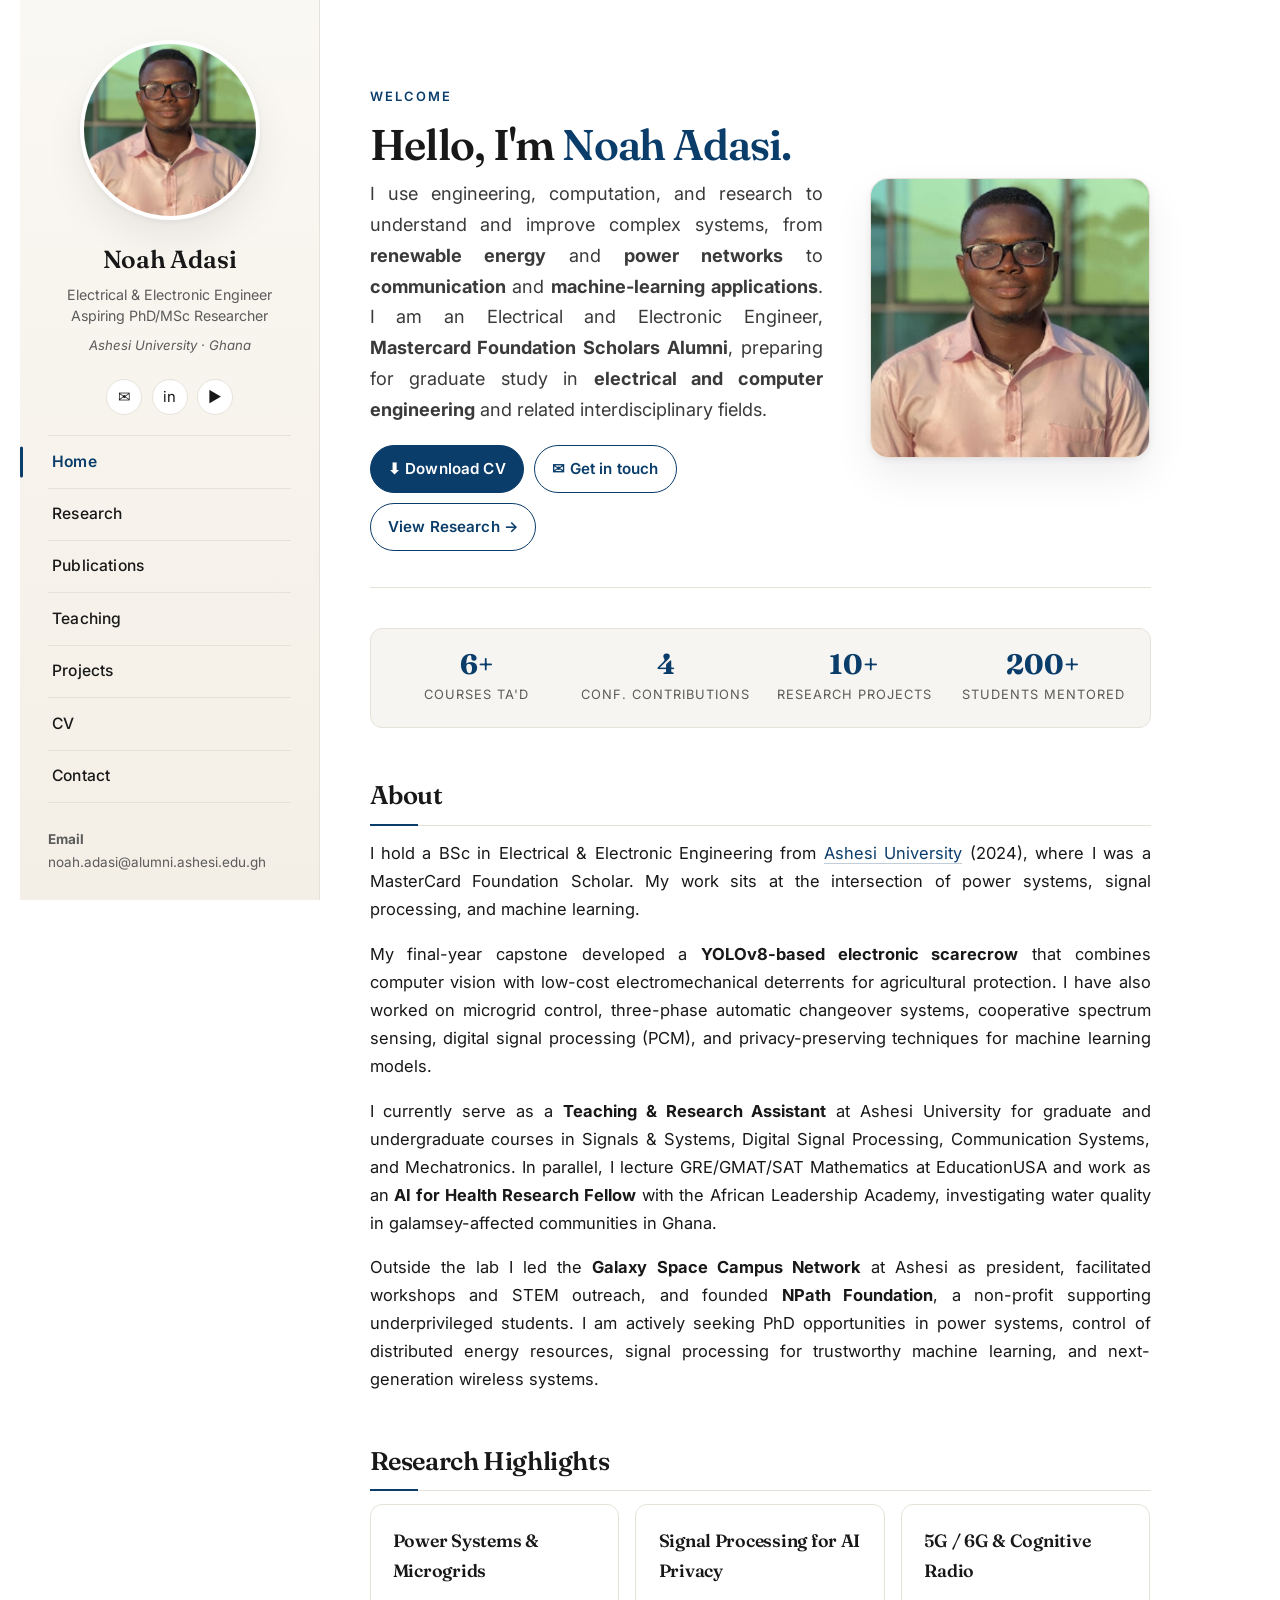
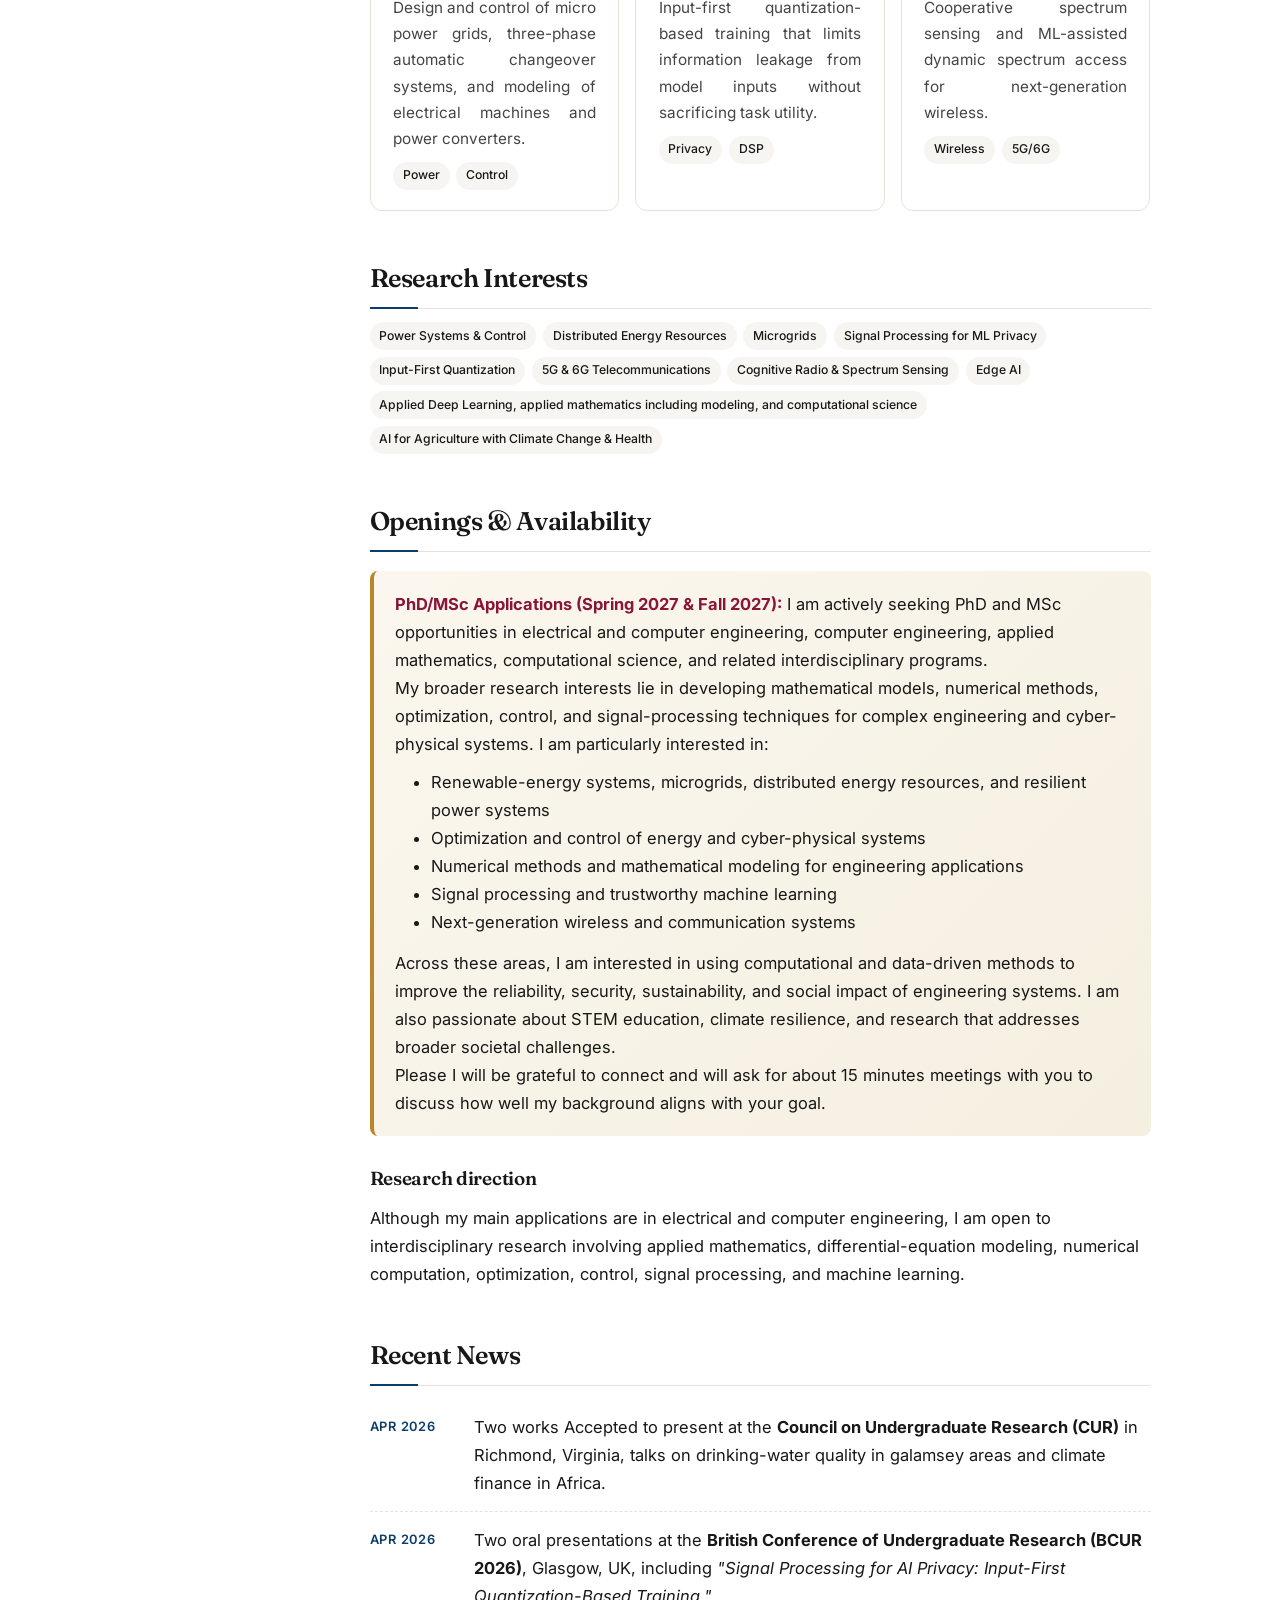
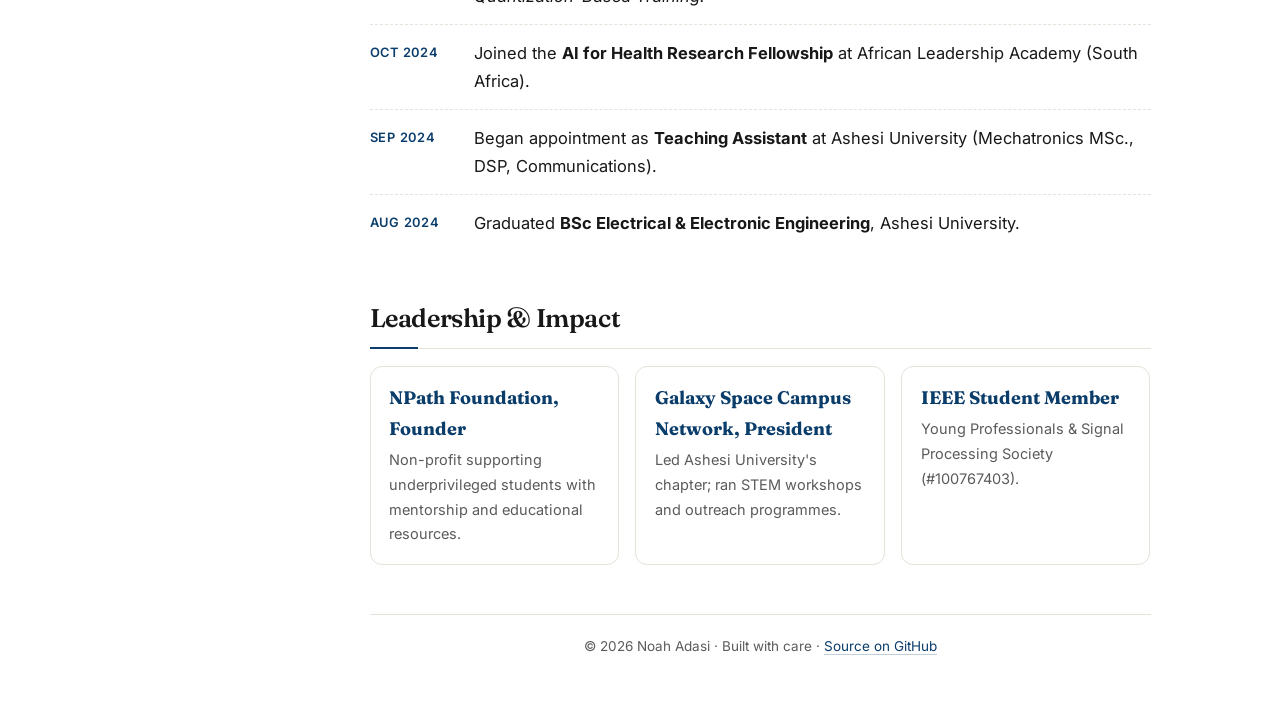
==== index.html @ 354fbfe0 "Remove extra line break in index.html Removed extra line break in the content section." ====
<!DOCTYPE html>
<html lang="en">
<head>
<meta charset="UTF-8">
<meta name="viewport" content="width=device-width, initial-scale=1">
<title>Noah Adasi - Engineer · Researcher · Educator</title>
<meta name="description" content="Noah Adasi, Electrical & Electronic Engineer, MasterCard Foundation Scholar, and aspiring PhD/MSc researcher in signal processing, 5G/6G, and privacy-preserving AI.">
<meta name="author" content="Noah Adasi">
<meta property="og:title" content="Noah Adasi, Engineer · Researcher · Educator">
<meta property="og:description" content="Signal processing, 5G/6G, and privacy-preserving AI. Teaching, research, and social impact from Ghana.">
<meta property="og:type" content="website">
<link rel="preconnect" href="https://fonts.googleapis.com">
<link rel="preconnect" href="https://fonts.gstatic.com" crossorigin>
<link href="https://fonts.googleapis.com/css2?family=Fraunces:opsz,wght@9..144,400;9..144,600;9..144,700&family=Inter:wght@400;500;600;700&display=swap" rel="stylesheet">
<link rel="stylesheet" href="styles.css">
</head>
<body>
<div class="layout">
<!-- ====== SIDEBAR (keep in sync with _sidebar.html on every page) ====== -->
<aside class="sidebar" id="sidebar">
  <img class="avatar" src="assets/profile.jpg" alt="Noah Adasi" onerror="this.style.background='#dcd6cf';this.removeAttribute('src')">
  <div class="namecard">
    <div class="name">Noah Adasi</div>
    <div class="title">Electrical &amp; Electronic Engineer<br>Aspiring PhD/MSc Researcher</div>
    <div class="affil">Ashesi University · Ghana</div>
  </div>
  <div class="socials">
    <a href="mailto:noah.adasi@alumni.ashesi.edu.gh" title="Email">✉</a>
    <a href="https://www.linkedin.com/in/noah-adasi" target="_blank" rel="noopener" title="LinkedIn">in</a>
    <a href="https://www.youtube.com/@knowledge_centre" target="_blank" rel="noopener" title="YouTube">▶</a>
    <!-- <a href="https://scholar.google.com/citations?user=YOUR_ID" target="_blank" title="Google Scholar">GS</a> -->
    <!-- <a href="https://github.com/ADASINOAH" target="_blank" title="GitHub">GH</a> -->
    <!-- <a href="https://orcid.org/0000-0000-0000-0000" target="_blank" title="ORCID">iD</a> -->
  </div>
  <ul class="nav">
    <li><a href="index.html" data-page="index">Home</a></li>
    <li><a href="research.html" data-page="research">Research</a></li>
    <li><a href="publications.html" data-page="publications">Publications</a></li>
    <li><a href="teaching.html" data-page="teaching">Teaching</a></li>
    <li><a href="projects.html" data-page="projects">Projects</a></li>
    <li><a href="cv.html" data-page="cv">CV</a></li>
    <li><a href="contact.html" data-page="contact">Contact</a></li>
  </ul>
  <div class="contact-block">
    <strong>Email</strong><br>
    <a href="mailto:noah.adasi@alumni.ashesi.edu.gh">noah.adasi@alumni.ashesi.edu.gh</a><br><br>
    <strong>Office</strong><br>
    Ashesi University<br>1 University Avenue,<br>Berekuso, Ghana
  </div>
</aside>
<button class="menu-toggle" onclick="document.getElementById('sidebar').classList.toggle('open')">☰ Menu</button>
<!-- ====== MAIN CONTENT ====== -->
<main class="content">
  <!-- HERO -->
  <section class="hero reveal">
    <div>
      <div class="eyebrow">Welcome</div>
      <h1>Hello, I'm <span class="accent">Noah Adasi.</span></h1>
      <p class="lead">
        I use engineering, computation, and research to understand and improve complex systems, from <strong>renewable energy</strong> and <strong>power networks</strong> to <strong>communication</strong> and <strong>machine-learning applications</strong>. I am an Electrical and Electronic Engineer, <strong>Mastercard Foundation Scholars Alumni</strong>, preparing for graduate study in <strong>electrical and computer engineering</strong> and related interdisciplinary fields.
      </p>
      <div class="cta-row">
        <a class="btn" href="assets/Noah_Adasi_CV.pdf" target="_blank">⬇ Download CV</a>
        <a class="btn ghost" href="mailto:noah.adasi@alumni.ashesi.edu.gh">✉ Get in touch</a>
        <a class="btn ghost" href="research.html">View Research →</a>
      </div>
    </div>
    <img class="hero-photo" src="assets/profile.jpg" alt="Portrait of Noah Adasi"
         onerror="this.style.background='linear-gradient(135deg,#e6e0d3,#cdbfa5)';this.removeAttribute('src')">
  </section>
  <!-- STATS -->
  <section class="stats reveal" aria-label="At a glance">
    <div class="stat"><span class="num">6+</span><span class="lbl">Courses TA'd</span></div>
    <div class="stat"><span class="num">4</span><span class="lbl">Conf. Contributions</span></div>
    <div class="stat"><span class="num">10+</span><span class="lbl">Research Projects</span></div>
    <div class="stat"><span class="num">200+</span><span class="lbl">Students Mentored</span></div>
  </section>
  <!-- BIO -->
  <section class="section reveal">
    <h2>About</h2>
    <p>
      I hold a BSc in Electrical &amp; Electronic Engineering from
      <a href="https://ashesi.edu.gh/" target="_blank" rel="noopener">Ashesi University</a> (2024),
      where I was a MasterCard Foundation Scholar. My work sits at the intersection of power systems,
      signal processing, and machine learning.
    </p>
    <p>
      My final-year capstone developed a <strong>YOLOv8-based electronic scarecrow</strong> that combines
      computer vision with low-cost electromechanical deterrents for agricultural protection. I have also
      worked on microgrid control, three-phase automatic changeover systems, cooperative spectrum sensing,
      digital signal processing (PCM), and privacy-preserving techniques for machine learning models.
    </p>
    <p>
      I currently serve as a <strong>Teaching &amp; Research Assistant</strong> at Ashesi University for
      graduate and undergraduate courses in Signals &amp; Systems, Digital Signal Processing, Communication
      Systems, and Mechatronics. In parallel, I lecture GRE/GMAT/SAT Mathematics at EducationUSA and work
      as an <strong>AI for Health Research Fellow</strong> with the African Leadership Academy, investigating
      water quality in galamsey-affected communities in Ghana.
    </p>
    <p>
      Outside the lab I led the <strong>Galaxy Space Campus Network</strong> at Ashesi as president,
      facilitated workshops and STEM outreach, and founded <strong>NPath Foundation</strong>, a non-profit
      supporting underprivileged students. I am actively seeking PhD opportunities in power systems,
      control of distributed energy resources, signal processing for trustworthy machine learning, and
      next-generation wireless systems.
    </p>
  </section>
  <!-- RESEARCH HIGHLIGHTS -->
  <section class="section reveal">
    <h2>Research Highlights</h2>
    <div class="grid-3">
      <div class="card">
        <h3>Power Systems &amp; Microgrids</h3>
        <p>Design and control of micro power grids, three-phase automatic changeover systems, and modeling of electrical machines and power converters.</p>
        <div class="tag-row"><span>Power</span><span>Control</span></div>
      </div>
      <div class="card">
        <h3>Signal Processing for AI Privacy</h3>
        <p>Input-first quantization-based training that limits information leakage from model inputs without sacrificing task utility.</p>
        <div class="tag-row"><span>Privacy</span><span>DSP</span></div>
      </div>
      <div class="card">
        <h3>5G / 6G &amp; Cognitive Radio</h3>
        <p>Cooperative spectrum sensing and ML-assisted dynamic spectrum access for next-generation wireless.</p>
        <div class="tag-row"><span>Wireless</span><span>5G/6G</span></div>
      </div>
    </div>
  </section>
  <!-- INTERESTS -->
  <section class="section reveal">
    <h2>Research Interests</h2>
    <div class="tag-row">
      <span>Power Systems &amp; Control</span>
      <span>Distributed Energy Resources</span>
      <span>Microgrids</span>
      <span>Signal Processing for ML Privacy</span>
      <span>Input-First Quantization</span>
      <span>5G &amp; 6G Telecommunications</span>
      <span>Cognitive Radio &amp; Spectrum Sensing</span>
      <span>Edge AI</span>
      <span>Applied Deep Learning, applied mathematics including modeling, and computational science</span>
      <span>AI for Agriculture with Climate Change &amp; Health</span>
    </div>
  </section>
  <!-- OPENINGS -->
  <section class="section reveal">
    <h2>Openings &amp; Availability</h2>
    <div class="callout">
    <strong>PhD/MSc Applications (Spring 2027 &amp; Fall 2027):</strong>
    I am actively seeking PhD and MSc opportunities in electrical and computer engineering, 
    computer engineering, applied mathematics, computational science, and related interdisciplinary programs.
    <br>
    My broader research interests lie in developing mathematical models, numerical methods, 
    optimization, control, and signal-processing techniques for complex engineering and cyber-physical systems. 
    I am particularly interested in:
    <ul style="margin: 0.6rem 0 0.8rem 1.2rem; padding-left: 1rem;">
      <li>Renewable-energy systems, microgrids, distributed energy resources, and resilient power systems</li>
      <li>Optimization and control of energy and cyber-physical systems</li>
      <li>Numerical methods and mathematical modeling for engineering applications</li>
      <li>Signal processing and trustworthy machine learning</li>
      <li>Next-generation wireless and communication systems</li>
    </ul>
    Across these areas, I am interested in using computational and data-driven methods to improve 
    the reliability, security, sustainability, and social impact of engineering systems. 
    I am also passionate about STEM education, climate resilience, and research that addresses broader societal challenges.
    <br>
    Please I will be grateful to connect and will ask for about 15 minutes meetings with you to discuss how well my background aligns with your goal.
    </div>

    <p>
       <h3>Research direction</h3>
      Although my main applications are in electrical and computer engineering, I am open to interdisciplinary research involving applied mathematics, differential-equation modeling, numerical computation, optimization, control, signal processing, and machine learning.
    </p>
    
  </section>
  <!-- NEWS -->
  <section class="section reveal">
    <h2>Recent News</h2>
    <ul class="news-list">
      <li><span class="date">Apr 2026</span><span>Two works Accepted to present at the <strong>Council on Undergraduate Research (CUR)</strong> in Richmond, Virginia, talks on drinking-water quality in galamsey areas and climate finance in Africa.</span></li>
      <li><span class="date">Apr 2026</span><span>Two oral presentations at the <strong>British Conference of Undergraduate Research (BCUR 2026)</strong>, Glasgow, UK, including <em>"Signal Processing for AI Privacy: Input-First Quantization-Based Training."</em></span></li>
      <li><span class="date">Oct 2024</span><span>Joined the <strong>AI for Health Research Fellowship</strong> at African Leadership Academy (South Africa).</span></li>
      <li><span class="date">Sep 2024</span><span>Began appointment as <strong>Teaching Assistant</strong> at Ashesi University (Mechatronics MSc., DSP, Communications).</span></li>
      <li><span class="date">Aug 2024</span><span>Graduated <strong>BSc Electrical &amp; Electronic Engineering</strong>, Ashesi University.</span></li>
      <!-- Add more items as your career grows:
      <li><span class="date">MMM YYYY</span><span>News item.</span></li>
      -->
    </ul>
  </section>
  <!-- LEADERSHIP / IMPACT -->
  <section class="section reveal">
    <h2>Leadership &amp; Impact</h2>
    <div class="ribbon">
      <div class="item">
        <div class="k">NPath Foundation, Founder</div>
        <div class="v">Non-profit supporting underprivileged students with mentorship and educational resources.</div>
      </div>
      <div class="item">
        <div class="k">Galaxy Space Campus Network, President</div>
        <div class="v">Led Ashesi University's chapter; ran STEM workshops and outreach programmes.</div>
      </div>
      <div class="item">
        <div class="k">IEEE Student Member</div>
        <div class="v">Young Professionals &amp; Signal Processing Society (#100767403).</div>
      </div>
    </div>
  </section>
  <div class="footer">© <span id="yr"></span> Noah Adasi · Built with care · <a href="https://github.com/ADASINOAH" target="_blank" rel="noopener">Source on GitHub</a></div>
</main>
</div>
<script>document.getElementById('yr').textContent=new Date().getFullYear();</script>
<script src="script.js"></script>
</body>
</html>
---- styles.css ----
/* ===== Noah Adasi — Academic Site =====
   Premium scholarly aesthetic. Retheme via the CSS variables below. */

:root{
  --bg:#ffffff;
  --surface:#f7f5f1;
  --surface-2:#efeae1;
  --text:#181818;
  --muted:#5b5b5b;
  --line:#e6e2da;
  --accent:#0b3d6b;        /* deep oxford blue */
  --accent-2:#8a1538;      /* maroon (links hover / highlight) */
  --gold:#b8862b;          /* warm accent for awards & dates */
  --max:1240px;
  --sidebar:300px;
  --radius:12px;
  --shadow-sm:0 1px 2px rgba(10,20,40,.05);
  --shadow:0 2px 6px rgba(10,20,40,.06), 0 18px 40px rgba(10,20,40,.07);
  --font-serif:"Fraunces","Source Serif 4","Source Serif Pro",Georgia,"Times New Roman",serif;
  --font-sans:"Inter",-apple-system,BlinkMacSystemFont,"Segoe UI",Roboto,Arial,sans-serif;
}

*{box-sizing:border-box}
html{scroll-behavior:smooth}
html,body{margin:0;padding:0;background:var(--bg);color:var(--text);font-family:var(--font-sans);font-size:16.5px;line-height:1.7;-webkit-font-smoothing:antialiased;text-rendering:optimizeLegibility}
::selection{background:var(--accent);color:#fff}
a{color:var(--accent);text-decoration:none;border-bottom:1px solid rgba(11,61,107,.25);transition:.18s ease}
a:hover{color:var(--accent-2);border-bottom-color:var(--accent-2)}
img{max-width:100%;display:block}
h1,h2,h3,h4{font-family:var(--font-serif);font-weight:600;letter-spacing:-.015em;color:var(--text);margin:0 0 .5em}
h1{font-size:2.6rem;line-height:1.1;letter-spacing:-.025em}
h2{font-size:1.55rem;margin-top:1.8em;padding-bottom:.45rem;border-bottom:1px solid var(--line);position:relative}
h2::after{content:"";position:absolute;left:0;bottom:-1px;width:48px;height:2px;background:var(--accent)}
h3{font-size:1.15rem;margin-top:1.4em}
p{margin:0 0 1em}
hr{border:none;border-top:1px solid var(--line);margin:2rem 0}
code{background:var(--surface);padding:.1em .35em;border-radius:4px;font-size:.92em}

/* ===== Layout ===== */
.layout{display:grid;grid-template-columns:var(--sidebar) 1fr;max-width:var(--max);margin:0 auto;min-height:100vh}
.sidebar{
  position:sticky;top:0;align-self:start;height:100vh;overflow-y:auto;
  padding:2.4rem 1.7rem 2rem;border-right:1px solid var(--line);
  background:linear-gradient(180deg,#faf8f3 0%,#f4efe6 100%);
}
.content{padding:2.8rem 3rem 4rem;max-width:880px}

/* ===== Sidebar ===== */
.avatar{
  width:180px;height:180px;border-radius:50%;object-fit:cover;
  margin:0 auto 1.1rem;display:block;border:4px solid #fff;box-shadow:var(--shadow);
  background:#ddd;transition:transform .4s ease
}
.avatar:hover{transform:scale(1.03)}
.namecard{text-align:center;margin-bottom:1.4rem}
.namecard .name{font-family:var(--font-serif);font-size:1.5rem;font-weight:600;margin:.2rem 0 .25rem;color:var(--text);letter-spacing:-.01em}
.namecard .title{font-size:.86rem;color:var(--muted);line-height:1.5}
.namecard .affil{font-size:.8rem;color:var(--muted);margin-top:.45rem;font-style:italic}

.nav{list-style:none;padding:0;margin:1.2rem 0 1.5rem;border-top:1px solid var(--line)}
.nav li{border-bottom:1px solid var(--line)}
.nav a{
  display:block;padding:.75rem .25rem;color:var(--text);font-weight:500;font-size:.95rem;
  border:none;letter-spacing:.01em;position:relative;transition:.2s ease
}
.nav a:hover{color:var(--accent);padding-left:.5rem}
.nav a.active{color:var(--accent);font-weight:600}
.nav a.active::before{content:"";position:absolute;left:-1.7rem;top:50%;transform:translateY(-50%);width:3px;height:60%;background:var(--accent);border-radius:2px}

.contact-block{font-size:.82rem;color:var(--muted);line-height:1.75;margin-top:1rem}
.contact-block a{color:var(--muted);word-break:break-all;border:none}
.contact-block a:hover{color:var(--accent)}
.socials{display:flex;gap:.55rem;justify-content:center;margin:.9rem 0 .4rem;flex-wrap:wrap}
.socials a{
  width:36px;height:36px;display:inline-flex;align-items:center;justify-content:center;
  border:1px solid var(--line);border-radius:50%;color:var(--text);font-size:.9rem;background:#fff;
  border-bottom:1px solid var(--line);transition:.2s ease
}
.socials a:hover{background:var(--accent);color:#fff;border-color:var(--accent);transform:translateY(-2px)}

/* ===== Hero ===== */
.hero{
  display:grid;grid-template-columns:1.4fr .9fr;gap:2.2rem;align-items:center;
  margin:.4rem 0 2.4rem;padding:2rem 0 2.2rem;border-bottom:1px solid var(--line);
}
.hero .eyebrow{text-transform:uppercase;letter-spacing:.18em;font-size:.78rem;color:var(--accent);font-weight:600;margin-bottom:.8rem}
.hero h1{margin-bottom:.6rem}
.hero h1 .accent{color:var(--accent)}
.hero .lead{font-size:1.1rem;color:#3a3a3a}
.hero-photo{
  width:100%;aspect-ratio:1/1;max-width:280px;justify-self:end;
  border-radius:18px;object-fit:cover;box-shadow:var(--shadow);
  background:linear-gradient(135deg,#e6e0d3,#cdbfa5);
  border:1px solid var(--line)
}
.cta-row{display:flex;flex-wrap:wrap;gap:.6rem;margin-top:1.2rem}
.btn{
  display:inline-flex;align-items:center;gap:.45rem;padding:.62rem 1.05rem;
  border-radius:999px;font-size:.92rem;font-weight:600;border:1px solid var(--accent);
  background:var(--accent);color:#fff;cursor:pointer;transition:.2s ease;letter-spacing:.01em
}
.btn:hover{background:#0a3258;border-color:#0a3258;color:#fff;transform:translateY(-1px);box-shadow:var(--shadow-sm)}
.btn.ghost{background:transparent;color:var(--accent)}
.btn.ghost:hover{background:var(--accent);color:#fff}

/* ===== Stats strip ===== */
.stats{
  display:grid;grid-template-columns:repeat(4,1fr);gap:1rem;margin:1.4rem 0 2rem;
  padding:1.3rem 1.2rem;background:var(--surface);border-radius:var(--radius);border:1px solid var(--line)
}
.stat{text-align:center}
.stat .num{font-family:var(--font-serif);font-size:1.7rem;font-weight:700;color:var(--accent);line-height:1;display:block}
.stat .lbl{font-size:.78rem;color:var(--muted);text-transform:uppercase;letter-spacing:.08em;margin-top:.35rem;display:block}

/* ===== Content blocks ===== */
.section{margin-bottom:2.2rem}
.lead{font-size:1.05rem;color:#3a3a3a}
.callout{
  background:linear-gradient(135deg,#fbf7ee,#f5efe1);
  border-left:4px solid var(--gold);padding:1.1rem 1.3rem;border-radius:8px;margin:1.2rem 0
}
.callout strong{color:var(--accent-2)}

.news-list{list-style:none;padding:0;margin:0}
.news-list li{padding:.85rem 0;border-bottom:1px dashed var(--line);display:flex;gap:.9rem;align-items:flex-start}
.news-list li:last-child{border-bottom:none}
.news-list .date{
  flex-shrink:0;font-weight:600;color:var(--accent);font-size:.78rem;
  text-transform:uppercase;letter-spacing:.06em;padding-top:.18rem;min-width:90px
}

.pub-list{list-style:none;padding:0;margin:0}
.pub-list li{padding:1.1rem 0;border-bottom:1px solid var(--line);transition:.2s}
.pub-list li:hover{padding-left:.4rem}
.pub-title{font-weight:600;color:var(--text);font-size:1.02rem}
.pub-meta{color:var(--muted);font-size:.92rem;margin-top:.25rem}
.pub-tags{margin-top:.5rem}
.pub-tags span{
  display:inline-block;font-size:.7rem;letter-spacing:.06em;text-transform:uppercase;
  background:#fff;color:var(--accent);border:1px solid var(--line);padding:.18rem .55rem;border-radius:999px;margin-right:.3rem;font-weight:600
}

.timeline{list-style:none;padding:0;margin:0;border-left:2px solid var(--line);padding-left:1.4rem}
.timeline li{position:relative;padding:.5rem 0 1.2rem}
.timeline li::before{
  content:"";position:absolute;left:-1.65rem;top:1rem;width:11px;height:11px;border-radius:50%;
  background:var(--accent);box-shadow:0 0 0 4px #fff,0 0 0 5px var(--line)
}
.timeline .when{font-size:.78rem;color:var(--gold);text-transform:uppercase;letter-spacing:.08em;font-weight:600}
.timeline .what{font-weight:600;margin-top:.15rem;font-size:1.02rem}
.timeline .where{color:var(--muted);font-size:.93rem;margin-top:.15rem}

.grid-2{display:grid;grid-template-columns:1fr 1fr;gap:1.2rem}
.grid-3{display:grid;grid-template-columns:repeat(3,1fr);gap:1rem}
.card{
  border:1px solid var(--line);border-radius:var(--radius);padding:1.25rem 1.35rem;background:#fff;
  transition:.25s ease;position:relative;overflow:hidden
}
.card::before{content:"";position:absolute;left:0;top:0;width:3px;height:0;background:var(--accent);transition:.3s}
.card:hover{box-shadow:var(--shadow);transform:translateY(-3px);border-color:#d9d1c0}
.card:hover::before{height:100%}
.card h3{margin-top:0;font-size:1.08rem;color:var(--text)}
.card p{font-size:.93rem;color:#444;margin-bottom:.45rem}

.tag-row{display:flex;flex-wrap:wrap;gap:.4rem;margin-top:.6rem}
.tag-row span{font-size:.74rem;background:var(--surface);padding:.22rem .6rem;border-radius:999px;color:var(--text);font-weight:500}

/* Highlights / Impact ribbon */
.ribbon{display:grid;grid-template-columns:repeat(3,1fr);gap:1rem;margin:1rem 0}
.ribbon .item{padding:1rem 1.15rem;background:#fff;border:1px solid var(--line);border-radius:var(--radius)}
.ribbon .item .k{font-family:var(--font-serif);font-size:1.1rem;color:var(--accent);font-weight:700}
.ribbon .item .v{font-size:.88rem;color:var(--muted);margin-top:.2rem}

/* Reveal-on-scroll */
.reveal{opacity:0;transform:translateY(14px);transition:opacity .7s ease,transform .7s ease}
.reveal.in{opacity:1;transform:none}

/* Mobile toggle */
.menu-toggle{
  display:none;position:fixed;top:.8rem;left:.8rem;z-index:1000;
  background:var(--accent);color:#fff;border:none;border-radius:8px;padding:.55rem .9rem;font-size:.9rem;cursor:pointer;box-shadow:var(--shadow-sm)
}
.footer{margin-top:3rem;padding-top:1.2rem;border-top:1px solid var(--line);font-size:.82rem;color:var(--muted);text-align:center}

@media (max-width: 980px){
  .hero{grid-template-columns:1fr;gap:1.6rem}
  .hero-photo{justify-self:center;max-width:220px}
  .stats{grid-template-columns:repeat(2,1fr)}
  .grid-3{grid-template-columns:1fr}
}
@media (max-width: 900px){
  .layout{grid-template-columns:1fr}
  .sidebar{
    position:fixed;left:-100%;top:0;width:78%;max-width:320px;height:100vh;z-index:999;
    transition:left .25s ease;border-right:1px solid var(--line)
  }
  .sidebar.open{left:0}
  .menu-toggle{display:block}
  .content{padding:3.8rem 1.3rem 3rem}
  .grid-2{grid-template-columns:1fr}
  .ribbon{grid-template-columns:1fr}
  h1{font-size:2rem}
}

p {
    text-align: justify;
    hyphens: auto; /* Automatically breaks long words at the end of a line if needed */
}
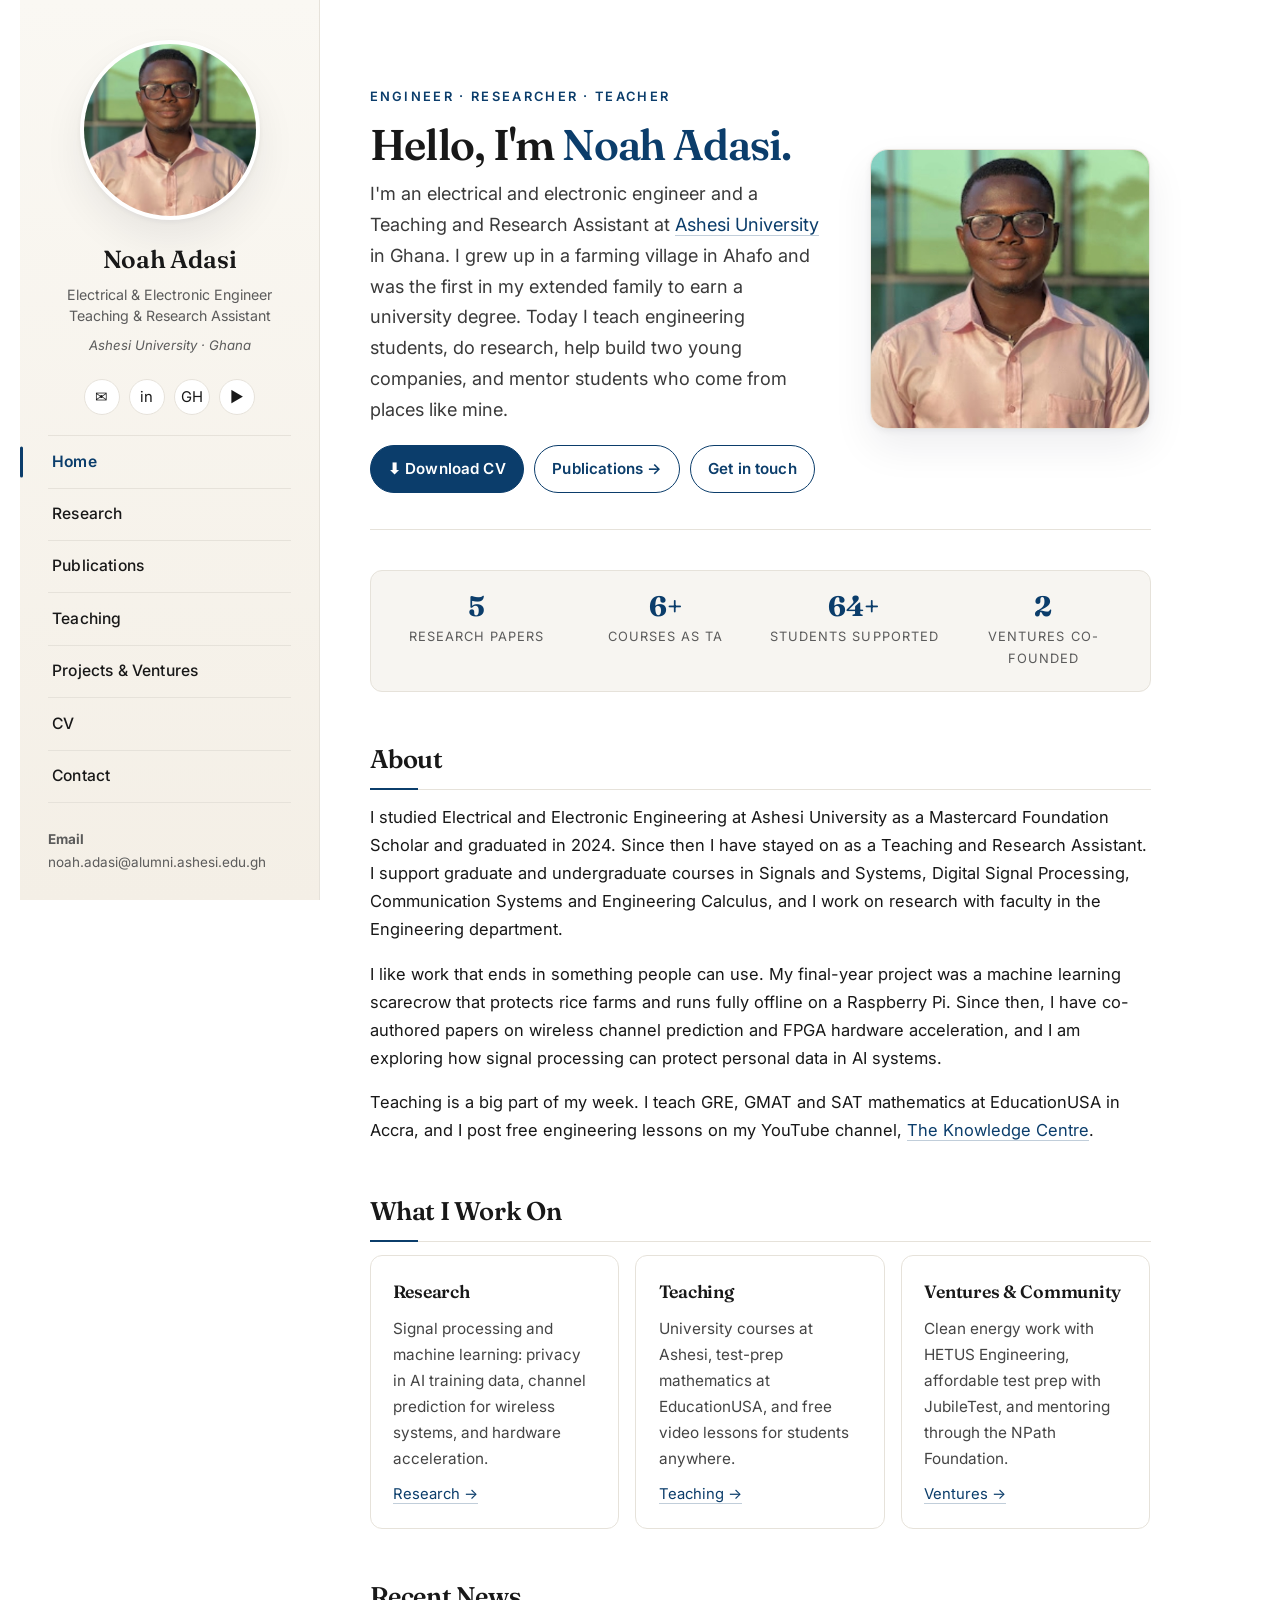
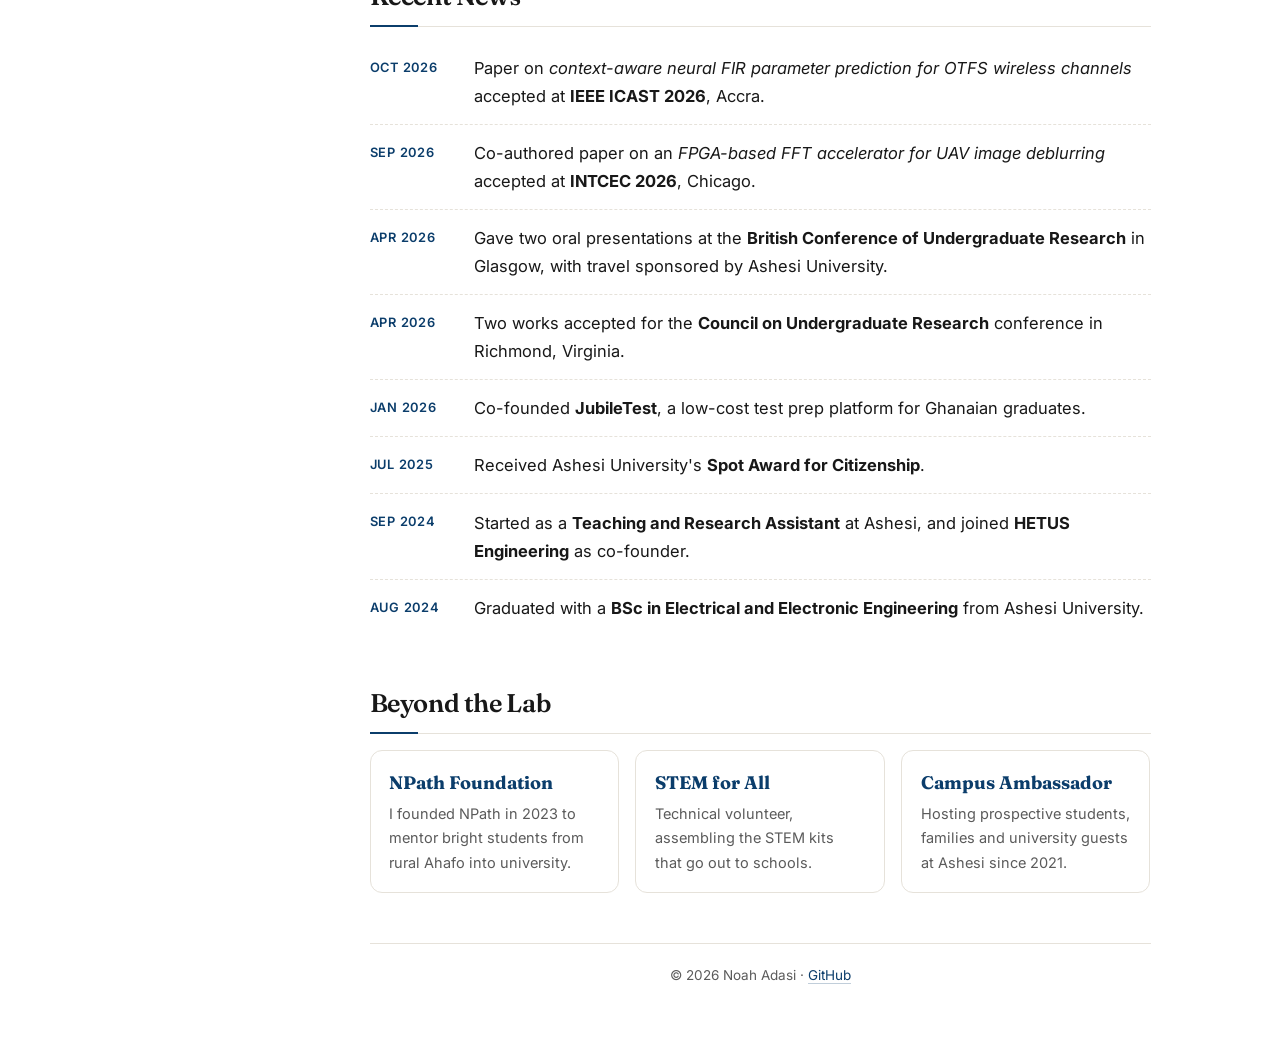
==== commit 88e10fdd: "Update site content: neutral intro, current publications, ventures, new CV Co-Authored-By: Claude Op" ====
--- a/index.html
+++ b/index.html
@@ -3,12 +3,13 @@
 <head>
 <meta charset="UTF-8">
 <meta name="viewport" content="width=device-width, initial-scale=1">
-<title>Noah Adasi - Engineer · Researcher · Educator</title>
-<meta name="description" content="Noah Adasi, Electrical & Electronic Engineer, MasterCard Foundation Scholar, and aspiring PhD/MSc researcher in signal processing, 5G/6G, and privacy-preserving AI.">
+<title>Noah Adasi</title>
+<meta name="description" content="Noah Adasi is an electrical and electronic engineer, researcher and teacher at Ashesi University in Ghana.">
 <meta name="author" content="Noah Adasi">
-<meta property="og:title" content="Noah Adasi, Engineer · Researcher · Educator">
-<meta property="og:description" content="Signal processing, 5G/6G, and privacy-preserving AI. Teaching, research, and social impact from Ghana.">
+<meta property="og:title" content="Noah Adasi">
+<meta property="og:description" content="Noah Adasi is an electrical and electronic engineer, researcher and teacher at Ashesi University in Ghana.">
 <meta property="og:type" content="website">
+<meta property="og:image" content="assets/profile.jpg">
 <link rel="preconnect" href="https://fonts.googleapis.com">
 <link rel="preconnect" href="https://fonts.gstatic.com" crossorigin>
 <link href="https://fonts.googleapis.com/css2?family=Fraunces:opsz,wght@9..144,400;9..144,600;9..144,700&family=Inter:wght@400;500;600;700&display=swap" rel="stylesheet">
@@ -16,28 +17,25 @@
 </head>
 <body>
 <div class="layout">
-<!-- ====== SIDEBAR (keep in sync with _sidebar.html on every page) ====== -->
 <aside class="sidebar" id="sidebar">
   <img class="avatar" src="assets/profile.jpg" alt="Noah Adasi" onerror="this.style.background='#dcd6cf';this.removeAttribute('src')">
   <div class="namecard">
     <div class="name">Noah Adasi</div>
-    <div class="title">Electrical &amp; Electronic Engineer<br>Aspiring PhD/MSc Researcher</div>
+    <div class="title">Electrical &amp; Electronic Engineer<br>Teaching &amp; Research Assistant</div>
     <div class="affil">Ashesi University · Ghana</div>
   </div>
   <div class="socials">
-    <a href="mailto:noah.adasi@alumni.ashesi.edu.gh" title="Email">✉</a>
-    <a href="https://www.linkedin.com/in/noah-adasi" target="_blank" rel="noopener" title="LinkedIn">in</a>
-    <a href="https://www.youtube.com/@knowledge_centre" target="_blank" rel="noopener" title="YouTube">▶</a>
-    <!-- <a href="https://scholar.google.com/citations?user=YOUR_ID" target="_blank" title="Google Scholar">GS</a> -->
-    <!-- <a href="https://github.com/ADASINOAH" target="_blank" title="GitHub">GH</a> -->
-    <!-- <a href="https://orcid.org/0000-0000-0000-0000" target="_blank" title="ORCID">iD</a> -->
+    <a href="mailto:noah.adasi@alumni.ashesi.edu.gh" title="Email" aria-label="Email">✉</a>
+    <a href="https://www.linkedin.com/in/noah-adasi" target="_blank" rel="noopener" title="LinkedIn" aria-label="LinkedIn">in</a>
+    <a href="https://github.com/ADASINOAH" target="_blank" rel="noopener" title="GitHub" aria-label="GitHub">GH</a>
+    <a href="https://www.youtube.com/@knowledge_centre" target="_blank" rel="noopener" title="YouTube" aria-label="YouTube">▶</a>
   </div>
   <ul class="nav">
     <li><a href="index.html" data-page="index">Home</a></li>
     <li><a href="research.html" data-page="research">Research</a></li>
     <li><a href="publications.html" data-page="publications">Publications</a></li>
     <li><a href="teaching.html" data-page="teaching">Teaching</a></li>
-    <li><a href="projects.html" data-page="projects">Projects</a></li>
+    <li><a href="projects.html" data-page="projects">Projects &amp; Ventures</a></li>
     <li><a href="cv.html" data-page="cv">CV</a></li>
     <li><a href="contact.html" data-page="contact">Contact</a></li>
   </ul>
@@ -49,163 +47,115 @@
   </div>
 </aside>
 <button class="menu-toggle" onclick="document.getElementById('sidebar').classList.toggle('open')">☰ Menu</button>
-<!-- ====== MAIN CONTENT ====== -->
 <main class="content">
   <!-- HERO -->
   <section class="hero reveal">
     <div>
-      <div class="eyebrow">Welcome</div>
+      <div class="eyebrow">Engineer · Researcher · Teacher</div>
       <h1>Hello, I'm <span class="accent">Noah Adasi.</span></h1>
       <p class="lead">
-        I use engineering, computation, and research to understand and improve complex systems, from <strong>renewable energy</strong> and <strong>power networks</strong> to <strong>communication</strong> and <strong>machine-learning applications</strong>. I am an Electrical and Electronic Engineer, <strong>Mastercard Foundation Scholars Alumni</strong>, preparing for graduate study in <strong>electrical and computer engineering</strong> and related interdisciplinary fields.
+        I'm an electrical and electronic engineer and a Teaching and Research Assistant at
+        <a href="https://ashesi.edu.gh/" target="_blank" rel="noopener">Ashesi University</a> in Ghana.
+        I grew up in a farming village in Ahafo and was the first in my extended family to earn a university degree.
+        Today I teach engineering students, do research, help build two young companies, and mentor students
+        who come from places like mine.
       </p>
       <div class="cta-row">
         <a class="btn" href="assets/Noah_Adasi_CV.pdf" target="_blank">⬇ Download CV</a>
-        <a class="btn ghost" href="mailto:noah.adasi@alumni.ashesi.edu.gh">✉ Get in touch</a>
-        <a class="btn ghost" href="research.html">View Research →</a>
+        <a class="btn ghost" href="publications.html">Publications →</a>
+        <a class="btn ghost" href="contact.html">Get in touch</a>
       </div>
     </div>
     <img class="hero-photo" src="assets/profile.jpg" alt="Portrait of Noah Adasi"
          onerror="this.style.background='linear-gradient(135deg,#e6e0d3,#cdbfa5)';this.removeAttribute('src')">
   </section>
+
   <!-- STATS -->
   <section class="stats reveal" aria-label="At a glance">
-    <div class="stat"><span class="num">6+</span><span class="lbl">Courses TA'd</span></div>
-    <div class="stat"><span class="num">4</span><span class="lbl">Conf. Contributions</span></div>
-    <div class="stat"><span class="num">10+</span><span class="lbl">Research Projects</span></div>
-    <div class="stat"><span class="num">200+</span><span class="lbl">Students Mentored</span></div>
+    <div class="stat"><span class="num">5</span><span class="lbl">Research papers</span></div>
+    <div class="stat"><span class="num">6+</span><span class="lbl">Courses as TA</span></div>
+    <div class="stat"><span class="num">64+</span><span class="lbl">Students supported</span></div>
+    <div class="stat"><span class="num">2</span><span class="lbl">Ventures co-founded</span></div>
   </section>
-  <!-- BIO -->
+
+  <!-- ABOUT -->
   <section class="section reveal">
     <h2>About</h2>
     <p>
-      I hold a BSc in Electrical &amp; Electronic Engineering from
-      <a href="https://ashesi.edu.gh/" target="_blank" rel="noopener">Ashesi University</a> (2024),
-      where I was a MasterCard Foundation Scholar. My work sits at the intersection of power systems,
-      signal processing, and machine learning.
+      I studied Electrical and Electronic Engineering at Ashesi University as a Mastercard Foundation Scholar
+      and graduated in 2024. Since then I have stayed on as a Teaching and Research Assistant. I support graduate
+      and undergraduate courses in Signals and Systems, Digital Signal Processing, Communication Systems and
+      Engineering Calculus, and I work on research with faculty in the Engineering department.
     </p>
     <p>
-      My final-year capstone developed a <strong>YOLOv8-based electronic scarecrow</strong> that combines
-      computer vision with low-cost electromechanical deterrents for agricultural protection. I have also
-      worked on microgrid control, three-phase automatic changeover systems, cooperative spectrum sensing,
-      digital signal processing (PCM), and privacy-preserving techniques for machine learning models.
+      I like work that ends in something people can use. My final-year project was a machine learning scarecrow
+      that protects rice farms and runs fully offline on a Raspberry Pi. Since then, I have co-authored papers on
+      wireless channel prediction and FPGA hardware acceleration, and I am exploring how signal processing can
+      protect personal data in AI systems.
     </p>
     <p>
-      I currently serve as a <strong>Teaching &amp; Research Assistant</strong> at Ashesi University for
-      graduate and undergraduate courses in Signals &amp; Systems, Digital Signal Processing, Communication
-      Systems, and Mechatronics. In parallel, I lecture GRE/GMAT/SAT Mathematics at EducationUSA and work
-      as an <strong>AI for Health Research Fellow</strong> with the African Leadership Academy, investigating
-      water quality in galamsey-affected communities in Ghana.
-    </p>
-    <p>
-      Outside the lab I led the <strong>Galaxy Space Campus Network</strong> at Ashesi as president,
-      facilitated workshops and STEM outreach, and founded <strong>NPath Foundation</strong>, a non-profit
-      supporting underprivileged students. I am actively seeking PhD opportunities in power systems,
-      control of distributed energy resources, signal processing for trustworthy machine learning, and
-      next-generation wireless systems.
+      Teaching is a big part of my week. I teach GRE, GMAT and SAT mathematics at EducationUSA in Accra, and I
+      post free engineering lessons on my YouTube channel,
+      <a href="https://www.youtube.com/@knowledge_centre" target="_blank" rel="noopener">The Knowledge Centre</a>.
     </p>
   </section>
-  <!-- RESEARCH HIGHLIGHTS -->
+
+  <!-- WHAT I WORK ON -->
   <section class="section reveal">
-    <h2>Research Highlights</h2>
+    <h2>What I Work On</h2>
     <div class="grid-3">
       <div class="card">
-        <h3>Power Systems &amp; Microgrids</h3>
-        <p>Design and control of micro power grids, three-phase automatic changeover systems, and modeling of electrical machines and power converters.</p>
-        <div class="tag-row"><span>Power</span><span>Control</span></div>
+        <h3>Research</h3>
+        <p>Signal processing and machine learning: privacy in AI training data, channel prediction for wireless systems, and hardware acceleration.</p>
+        <p class="card-link"><a href="research.html">Research →</a></p>
       </div>
       <div class="card">
-        <h3>Signal Processing for AI Privacy</h3>
-        <p>Input-first quantization-based training that limits information leakage from model inputs without sacrificing task utility.</p>
-        <div class="tag-row"><span>Privacy</span><span>DSP</span></div>
+        <h3>Teaching</h3>
+        <p>University courses at Ashesi, test-prep mathematics at EducationUSA, and free video lessons for students anywhere.</p>
+        <p class="card-link"><a href="teaching.html">Teaching →</a></p>
       </div>
       <div class="card">
-        <h3>5G / 6G &amp; Cognitive Radio</h3>
-        <p>Cooperative spectrum sensing and ML-assisted dynamic spectrum access for next-generation wireless.</p>
-        <div class="tag-row"><span>Wireless</span><span>5G/6G</span></div>
+        <h3>Ventures &amp; Community</h3>
+        <p>Clean energy work with HETUS Engineering, affordable test prep with JubileTest, and mentoring through the NPath Foundation.</p>
+        <p class="card-link"><a href="projects.html#ventures">Ventures →</a></p>
       </div>
     </div>
   </section>
-  <!-- INTERESTS -->
-  <section class="section reveal">
-    <h2>Research Interests</h2>
-    <div class="tag-row">
-      <span>Power Systems &amp; Control</span>
-      <span>Distributed Energy Resources</span>
-      <span>Microgrids</span>
-      <span>Signal Processing for ML Privacy</span>
-      <span>Input-First Quantization</span>
-      <span>5G &amp; 6G Telecommunications</span>
-      <span>Cognitive Radio &amp; Spectrum Sensing</span>
-      <span>Edge AI</span>
-      <span>Applied Deep Learning, applied mathematics including modeling, and computational science</span>
-      <span>AI for Agriculture with Climate Change &amp; Health</span>
-    </div>
-  </section>
-  <!-- OPENINGS -->
-  <section class="section reveal">
-    <h2>Openings &amp; Availability</h2>
-    <div class="callout">
-    <strong>PhD/MSc Applications (Spring 2027 &amp; Fall 2027):</strong>
-    I am actively seeking PhD and MSc opportunities in electrical and computer engineering, 
-    computer engineering, applied mathematics, computational science, and related interdisciplinary programs.
-    <br>
-    My broader research interests lie in developing mathematical models, numerical methods, 
-    optimization, control, and signal-processing techniques for complex engineering and cyber-physical systems. 
-    I am particularly interested in:
-    <ul style="margin: 0.6rem 0 0.8rem 1.2rem; padding-left: 1rem;">
-      <li>Renewable-energy systems, microgrids, distributed energy resources, and resilient power systems</li>
-      <li>Optimization and control of energy and cyber-physical systems</li>
-      <li>Numerical methods and mathematical modeling for engineering applications</li>
-      <li>Signal processing and trustworthy machine learning</li>
-      <li>Next-generation wireless and communication systems</li>
-    </ul>
-    Across these areas, I am interested in using computational and data-driven methods to improve 
-    the reliability, security, sustainability, and social impact of engineering systems. 
-    I am also passionate about STEM education, climate resilience, and research that addresses broader societal challenges.
-    <br>
-    Please I will be grateful to connect and will ask for about 15 minutes meetings with you to discuss how well my background aligns with your goal.
-    </div>
 
-    <p>
-       <h3>Research direction</h3>
-      Although my main applications are in electrical and computer engineering, I am open to interdisciplinary research involving applied mathematics, differential-equation modeling, numerical computation, optimization, control, signal processing, and machine learning.
-    </p>
-    
-  </section>
   <!-- NEWS -->
   <section class="section reveal">
     <h2>Recent News</h2>
     <ul class="news-list">
-      <li><span class="date">Apr 2026</span><span>Two works Accepted to present at the <strong>Council on Undergraduate Research (CUR)</strong> in Richmond, Virginia, talks on drinking-water quality in galamsey areas and climate finance in Africa.</span></li>
-      <li><span class="date">Apr 2026</span><span>Two oral presentations at the <strong>British Conference of Undergraduate Research (BCUR 2026)</strong>, Glasgow, UK, including <em>"Signal Processing for AI Privacy: Input-First Quantization-Based Training."</em></span></li>
-      <li><span class="date">Oct 2024</span><span>Joined the <strong>AI for Health Research Fellowship</strong> at African Leadership Academy (South Africa).</span></li>
-      <li><span class="date">Sep 2024</span><span>Began appointment as <strong>Teaching Assistant</strong> at Ashesi University (Mechatronics MSc., DSP, Communications).</span></li>
-      <li><span class="date">Aug 2024</span><span>Graduated <strong>BSc Electrical &amp; Electronic Engineering</strong>, Ashesi University.</span></li>
-      <!-- Add more items as your career grows:
-      <li><span class="date">MMM YYYY</span><span>News item.</span></li>
-      -->
+      <li><span class="date">Oct 2026</span><span>Paper on <em>context-aware neural FIR parameter prediction for OTFS wireless channels</em> accepted at <strong>IEEE ICAST 2026</strong>, Accra.</span></li>
+      <li><span class="date">Sep 2026</span><span>Co-authored paper on an <em>FPGA-based FFT accelerator for UAV image deblurring</em> accepted at <strong>INTCEC 2026</strong>, Chicago.</span></li>
+      <li><span class="date">Apr 2026</span><span>Gave two oral presentations at the <strong>British Conference of Undergraduate Research</strong> in Glasgow, with travel sponsored by Ashesi University.</span></li>
+      <li><span class="date">Apr 2026</span><span>Two works accepted for the <strong>Council on Undergraduate Research</strong> conference in Richmond, Virginia.</span></li>
+      <li><span class="date">Jan 2026</span><span>Co-founded <strong>JubileTest</strong>, a low-cost test prep platform for Ghanaian graduates.</span></li>
+      <li><span class="date">Jul 2025</span><span>Received Ashesi University's <strong>Spot Award for Citizenship</strong>.</span></li>
+      <li><span class="date">Sep 2024</span><span>Started as a <strong>Teaching and Research Assistant</strong> at Ashesi, and joined <strong>HETUS Engineering</strong> as co-founder.</span></li>
+      <li><span class="date">Aug 2024</span><span>Graduated with a <strong>BSc in Electrical and Electronic Engineering</strong> from Ashesi University.</span></li>
     </ul>
   </section>
-  <!-- LEADERSHIP / IMPACT -->
+
+  <!-- BEYOND THE LAB -->
   <section class="section reveal">
-    <h2>Leadership &amp; Impact</h2>
+    <h2>Beyond the Lab</h2>
     <div class="ribbon">
       <div class="item">
-        <div class="k">NPath Foundation, Founder</div>
-        <div class="v">Non-profit supporting underprivileged students with mentorship and educational resources.</div>
+        <div class="k">NPath Foundation</div>
+        <div class="v">I founded NPath in 2023 to mentor bright students from rural Ahafo into university.</div>
       </div>
       <div class="item">
-        <div class="k">Galaxy Space Campus Network, President</div>
-        <div class="v">Led Ashesi University's chapter; ran STEM workshops and outreach programmes.</div>
+        <div class="k">STEM for All</div>
+        <div class="v">Technical volunteer, assembling the STEM kits that go out to schools.</div>
       </div>
       <div class="item">
-        <div class="k">IEEE Student Member</div>
-        <div class="v">Young Professionals &amp; Signal Processing Society (#100767403).</div>
+        <div class="k">Campus Ambassador</div>
+        <div class="v">Hosting prospective students, families and university guests at Ashesi since 2021.</div>
       </div>
     </div>
   </section>
-  <div class="footer">© <span id="yr"></span> Noah Adasi · Built with care · <a href="https://github.com/ADASINOAH" target="_blank" rel="noopener">Source on GitHub</a></div>
+  <div class="footer">© <span id="yr"></span> Noah Adasi · <a href="https://github.com/ADASINOAH" target="_blank" rel="noopener">GitHub</a></div>
 </main>
 </div>
 <script>document.getElementById('yr').textContent=new Date().getFullYear();</script>
--- a/styles.css
+++ b/styles.css
@@ -202,7 +202,11 @@
   h1{font-size:2rem}
 }
 
-p {
-    text-align: justify;
-    hyphens: auto; /* Automatically breaks long words at the end of a line if needed */
-}
+/* Small helpers */
+.h-date{color:var(--muted);font-family:var(--font-sans);font-size:.85rem;font-weight:500;letter-spacing:0;margin-left:.35rem}
+.card .card-link{margin-top:.6rem;margin-bottom:0;font-size:.9rem}
+.card .card-sub{font-size:.82rem;color:var(--muted);margin:-.2rem 0 .6rem}
+.pub-tags span.status{background:#fbf3e4;color:#8a5a12;border-color:#ecd9b5}
+.pub-tags span.status.published{background:#eaf3ec;color:#1f6b3a;border-color:#c9e2d0}
+.reasons{padding-left:1.2rem;margin:.4rem 0 0}
+.reasons li{margin-bottom:.6rem}
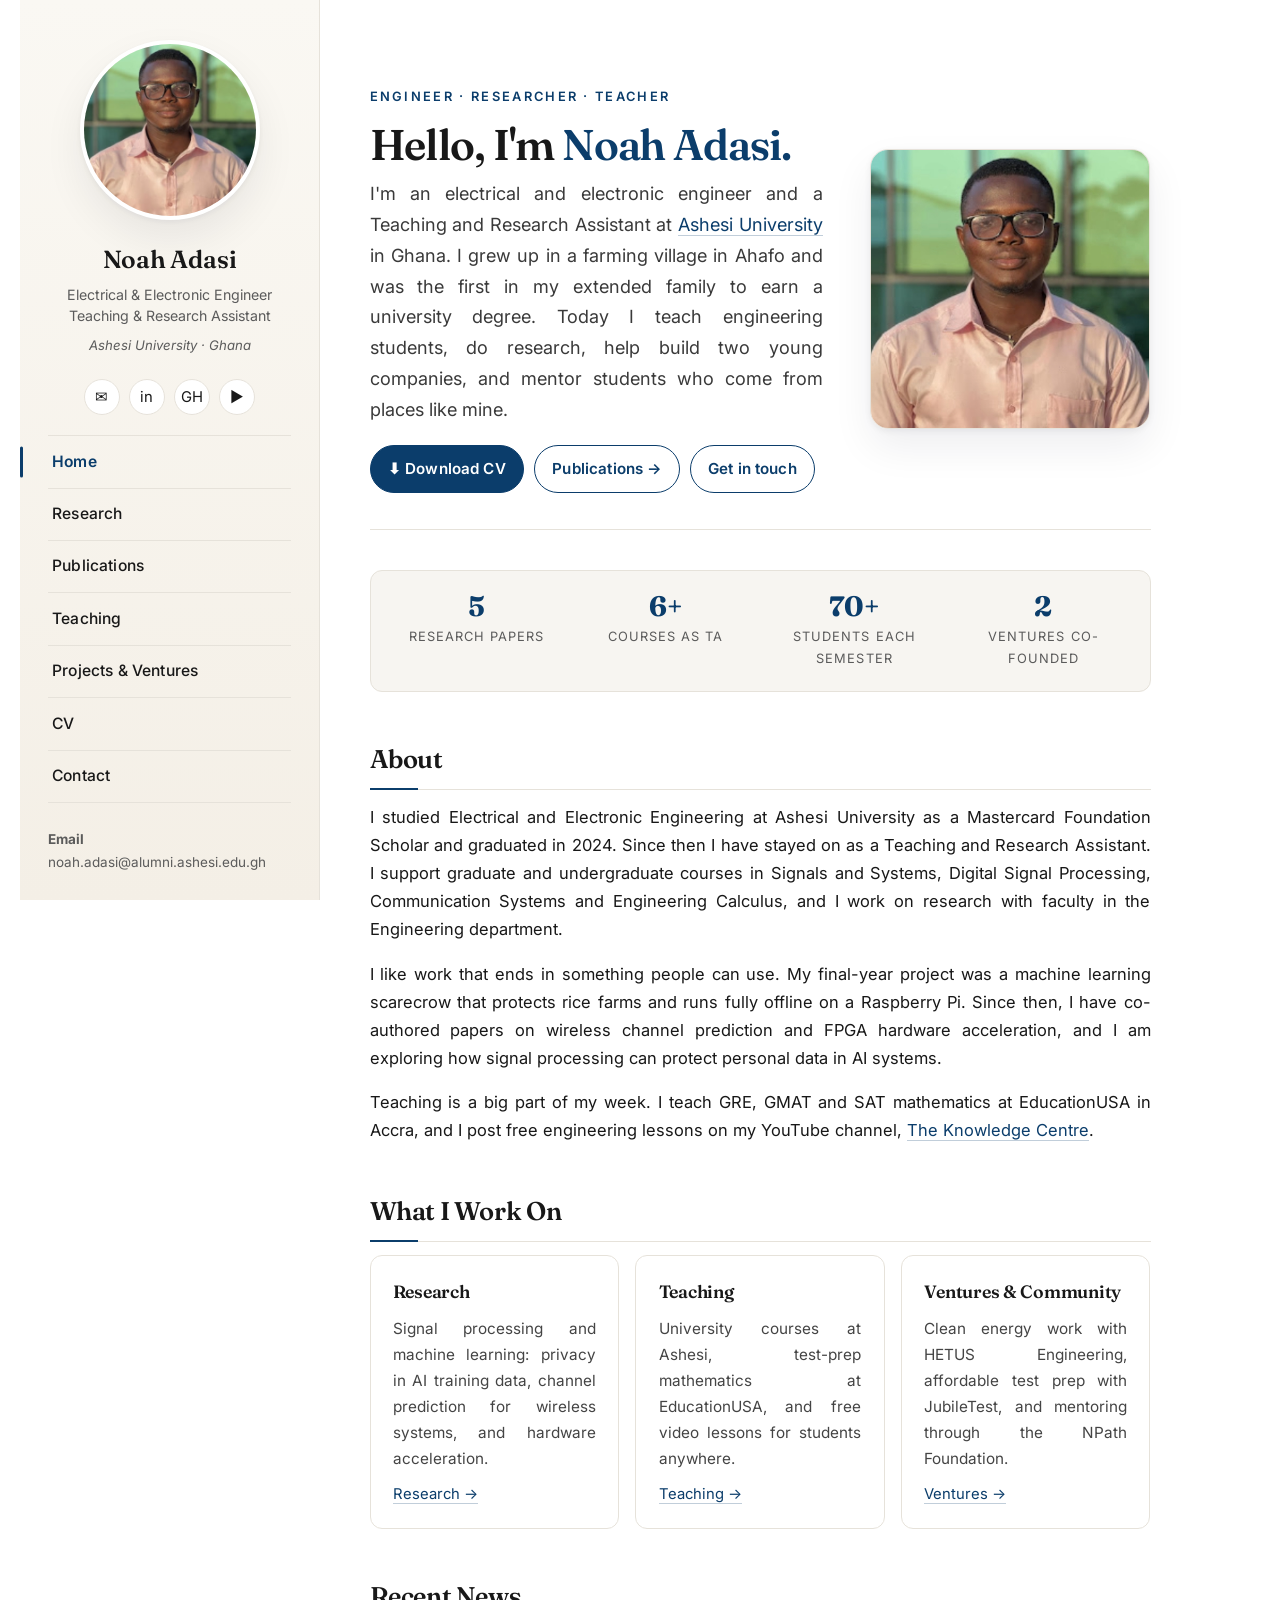
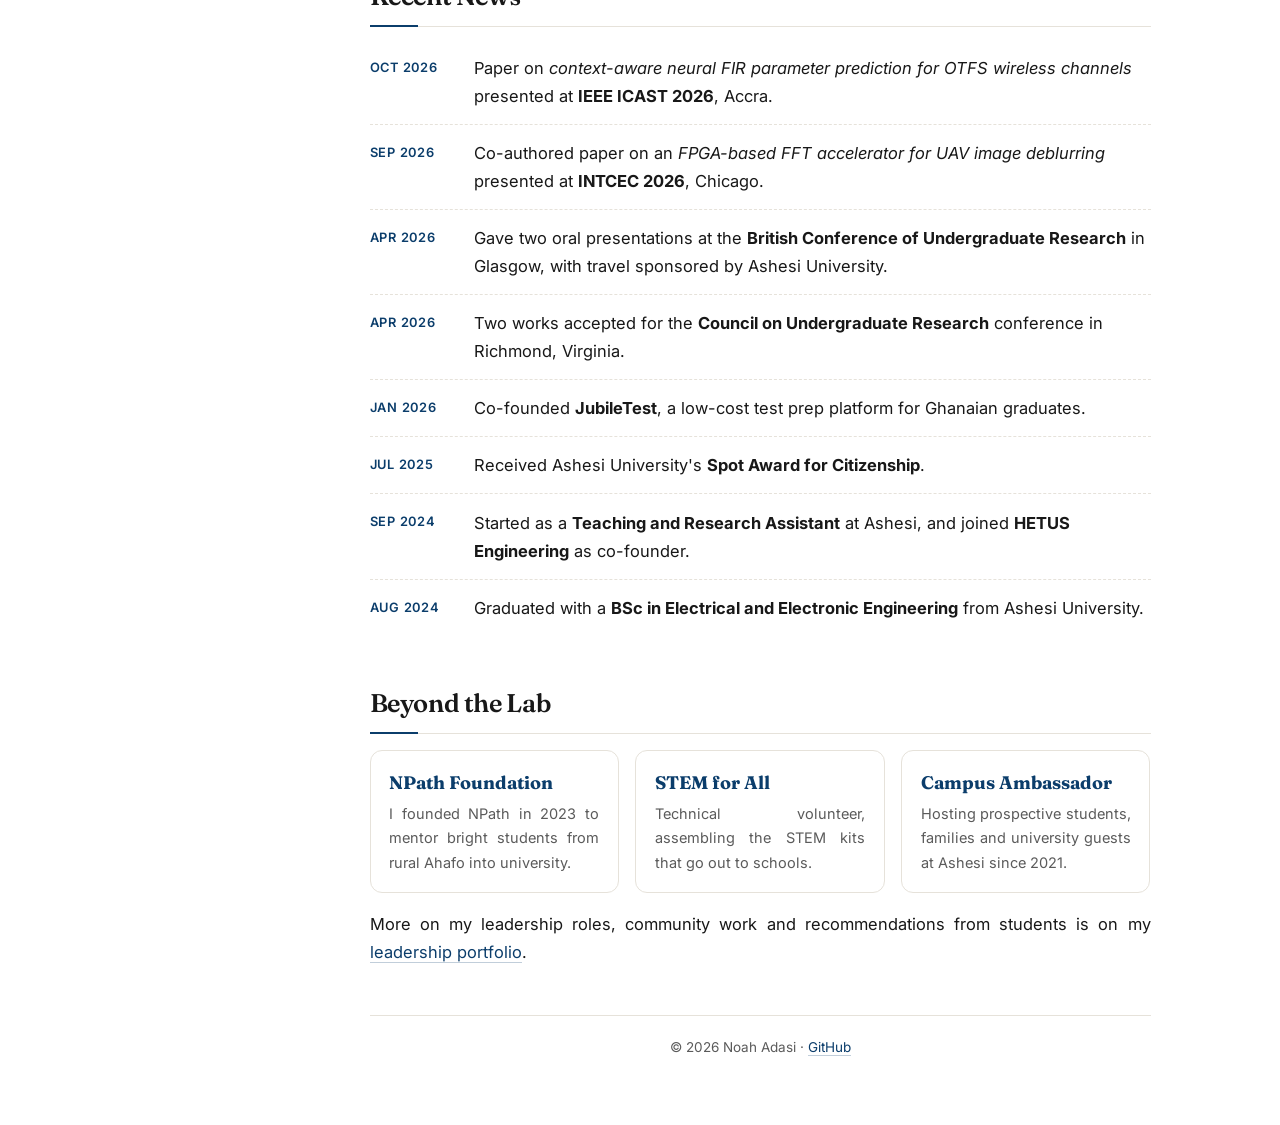
==== commit be257565: "Justify paragraphs, update paper statuses, student numbers and portfolio link Co-Authored-By: Claude" ====
--- a/index.html
+++ b/index.html
@@ -74,7 +74,7 @@
   <section class="stats reveal" aria-label="At a glance">
     <div class="stat"><span class="num">5</span><span class="lbl">Research papers</span></div>
     <div class="stat"><span class="num">6+</span><span class="lbl">Courses as TA</span></div>
-    <div class="stat"><span class="num">64+</span><span class="lbl">Students supported</span></div>
+    <div class="stat"><span class="num">70+</span><span class="lbl">Students each semester</span></div>
     <div class="stat"><span class="num">2</span><span class="lbl">Ventures co-founded</span></div>
   </section>
 
@@ -126,8 +126,8 @@
   <section class="section reveal">
     <h2>Recent News</h2>
     <ul class="news-list">
-      <li><span class="date">Oct 2026</span><span>Paper on <em>context-aware neural FIR parameter prediction for OTFS wireless channels</em> accepted at <strong>IEEE ICAST 2026</strong>, Accra.</span></li>
-      <li><span class="date">Sep 2026</span><span>Co-authored paper on an <em>FPGA-based FFT accelerator for UAV image deblurring</em> accepted at <strong>INTCEC 2026</strong>, Chicago.</span></li>
+      <li><span class="date">Oct 2026</span><span>Paper on <em>context-aware neural FIR parameter prediction for OTFS wireless channels</em> presented at <strong>IEEE ICAST 2026</strong>, Accra.</span></li>
+      <li><span class="date">Sep 2026</span><span>Co-authored paper on an <em>FPGA-based FFT accelerator for UAV image deblurring</em> presented at <strong>INTCEC 2026</strong>, Chicago.</span></li>
       <li><span class="date">Apr 2026</span><span>Gave two oral presentations at the <strong>British Conference of Undergraduate Research</strong> in Glasgow, with travel sponsored by Ashesi University.</span></li>
       <li><span class="date">Apr 2026</span><span>Two works accepted for the <strong>Council on Undergraduate Research</strong> conference in Richmond, Virginia.</span></li>
       <li><span class="date">Jan 2026</span><span>Co-founded <strong>JubileTest</strong>, a low-cost test prep platform for Ghanaian graduates.</span></li>
@@ -154,6 +154,7 @@
         <div class="v">Hosting prospective students, families and university guests at Ashesi since 2021.</div>
       </div>
     </div>
+    <p style="margin-top:1rem">More on my leadership roles, community work and recommendations from students is on my <a href="https://noahadasiatashesi.wixsite.com/noahadasi" target="_blank" rel="noopener">leadership portfolio</a>.</p>
   </section>
   <div class="footer">© <span id="yr"></span> Noah Adasi · <a href="https://github.com/ADASINOAH" target="_blank" rel="noopener">GitHub</a></div>
 </main>
--- a/styles.css
+++ b/styles.css
@@ -210,3 +210,7 @@
 .pub-tags span.status.published{background:#eaf3ec;color:#1f6b3a;border-color:#c9e2d0}
 .reasons{padding-left:1.2rem;margin:.4rem 0 0}
 .reasons li{margin-bottom:.6rem}
+
+/* Justified paragraphs (hyphenation keeps the spacing even on narrow screens) */
+p, .timeline .where, .pub-meta, .ribbon .item .v{text-align:justify;text-justify:inter-word;-webkit-hyphens:auto;hyphens:auto}
+.card .card-link, .card .card-sub{text-align:left;hyphens:manual}
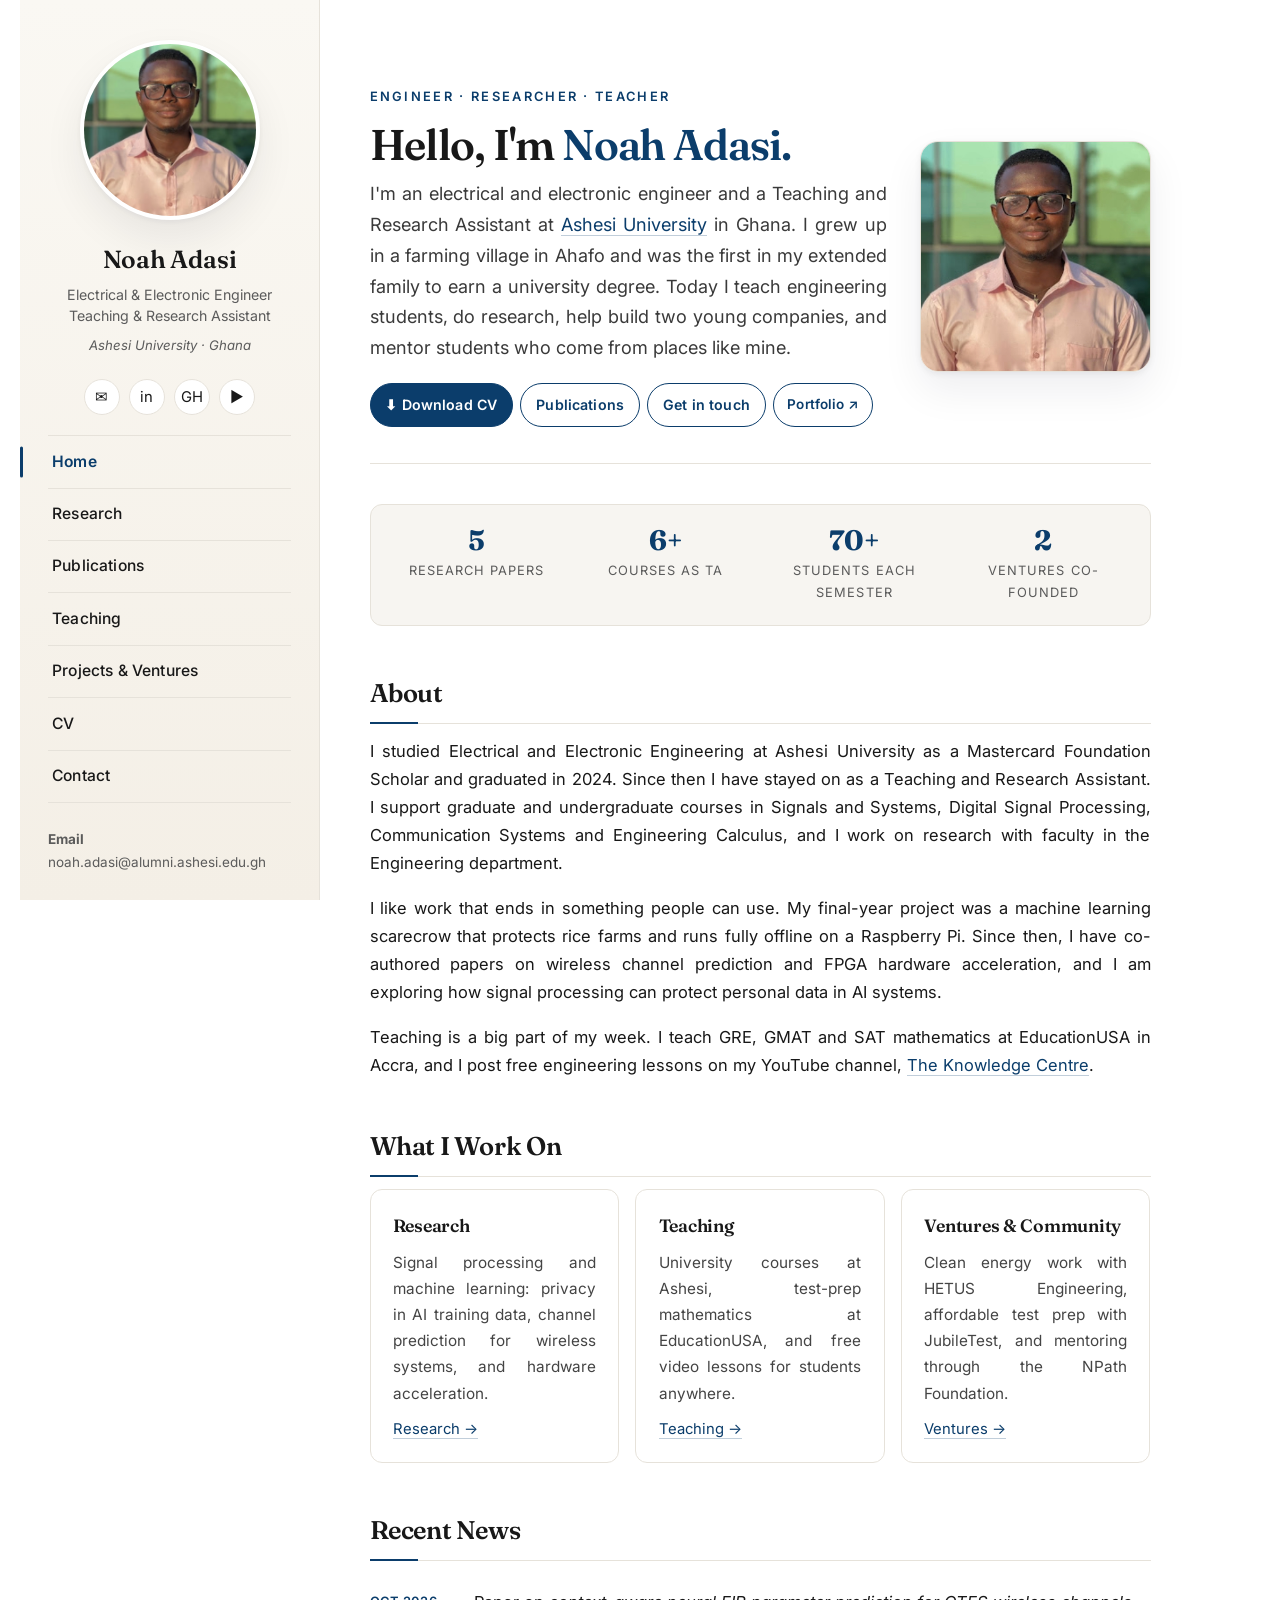
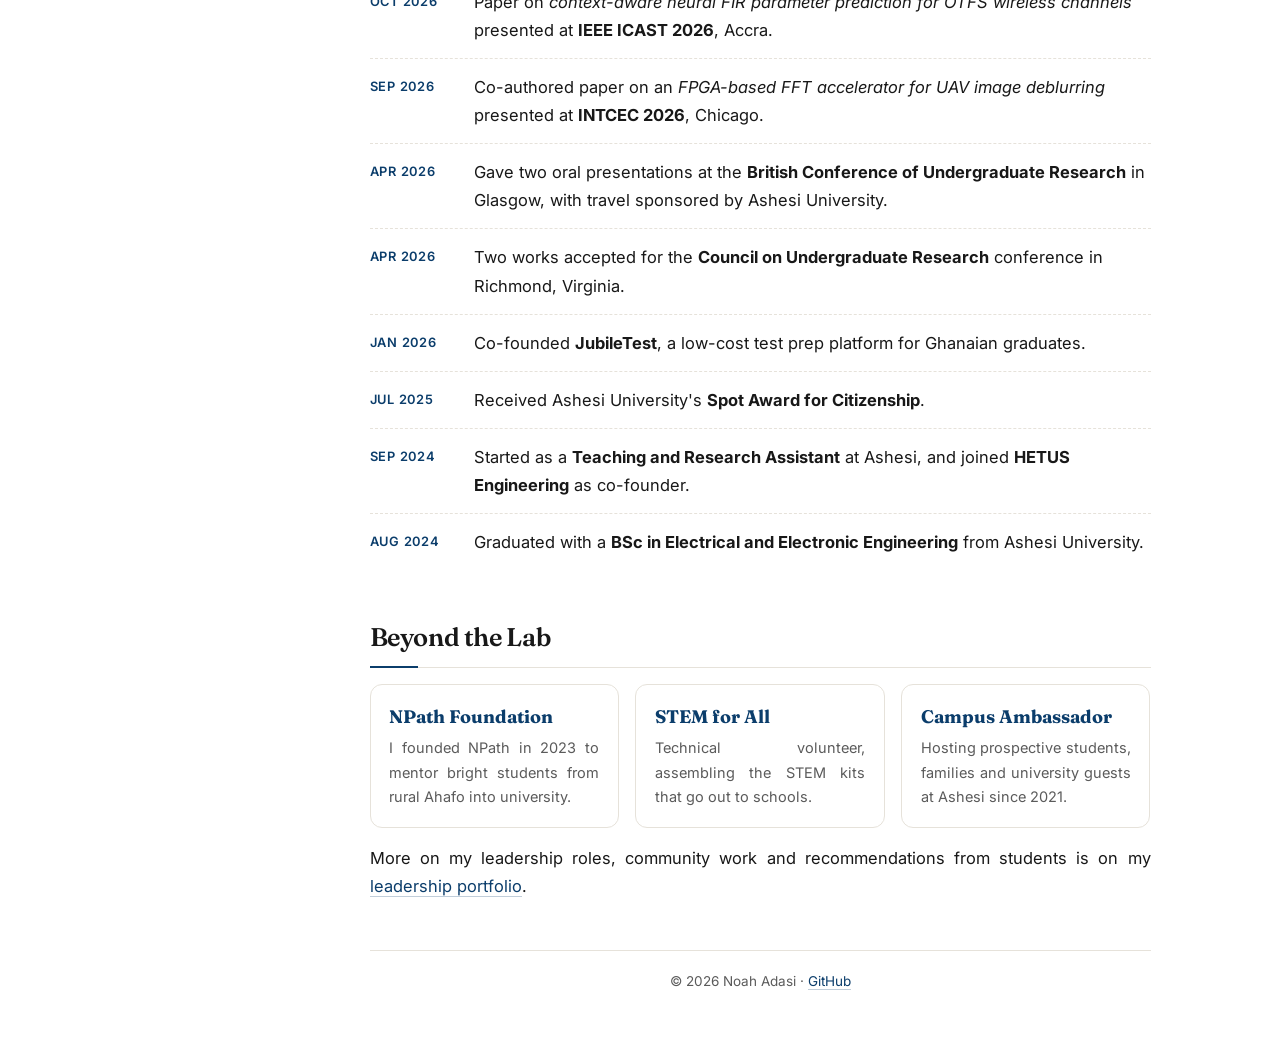
==== commit 73332767: "Add Portfolio button to home page hero Co-Authored-By: Claude Opus 5.5 <noreply@anthropic.com> Claud" ====
--- a/index.html
+++ b/index.html
@@ -62,8 +62,9 @@
       </p>
       <div class="cta-row">
         <a class="btn" href="assets/Noah_Adasi_CV.pdf" target="_blank">⬇ Download CV</a>
-        <a class="btn ghost" href="publications.html">Publications →</a>
+        <a class="btn ghost" href="publications.html">Publications</a>
         <a class="btn ghost" href="contact.html">Get in touch</a>
+        <a class="btn ghost small" href="https://noahadasiatashesi.wixsite.com/noahadasi" target="_blank" rel="noopener">Portfolio ↗</a>
       </div>
     </div>
     <img class="hero-photo" src="assets/profile.jpg" alt="Portrait of Noah Adasi"
--- a/styles.css
+++ b/styles.css
@@ -214,3 +214,11 @@
 /* Justified paragraphs (hyphenation keeps the spacing even on narrow screens) */
 p, .timeline .where, .pub-meta, .ribbon .item .v{text-align:justify;text-justify:inter-word;-webkit-hyphens:auto;hyphens:auto}
 .card .card-link, .card .card-sub{text-align:left;hyphens:manual}
+
+/* Hero buttons: compact enough for four on one line */
+.cta-row{gap:.45rem}
+.cta-row .btn{padding:.55rem .9rem;font-size:.86rem}
+.cta-row .btn.small{padding:.55rem .8rem;font-size:.82rem}
+@media (min-width: 981px){
+  .hero{grid-template-columns:1.8fr .8fr;gap:2rem}
+}
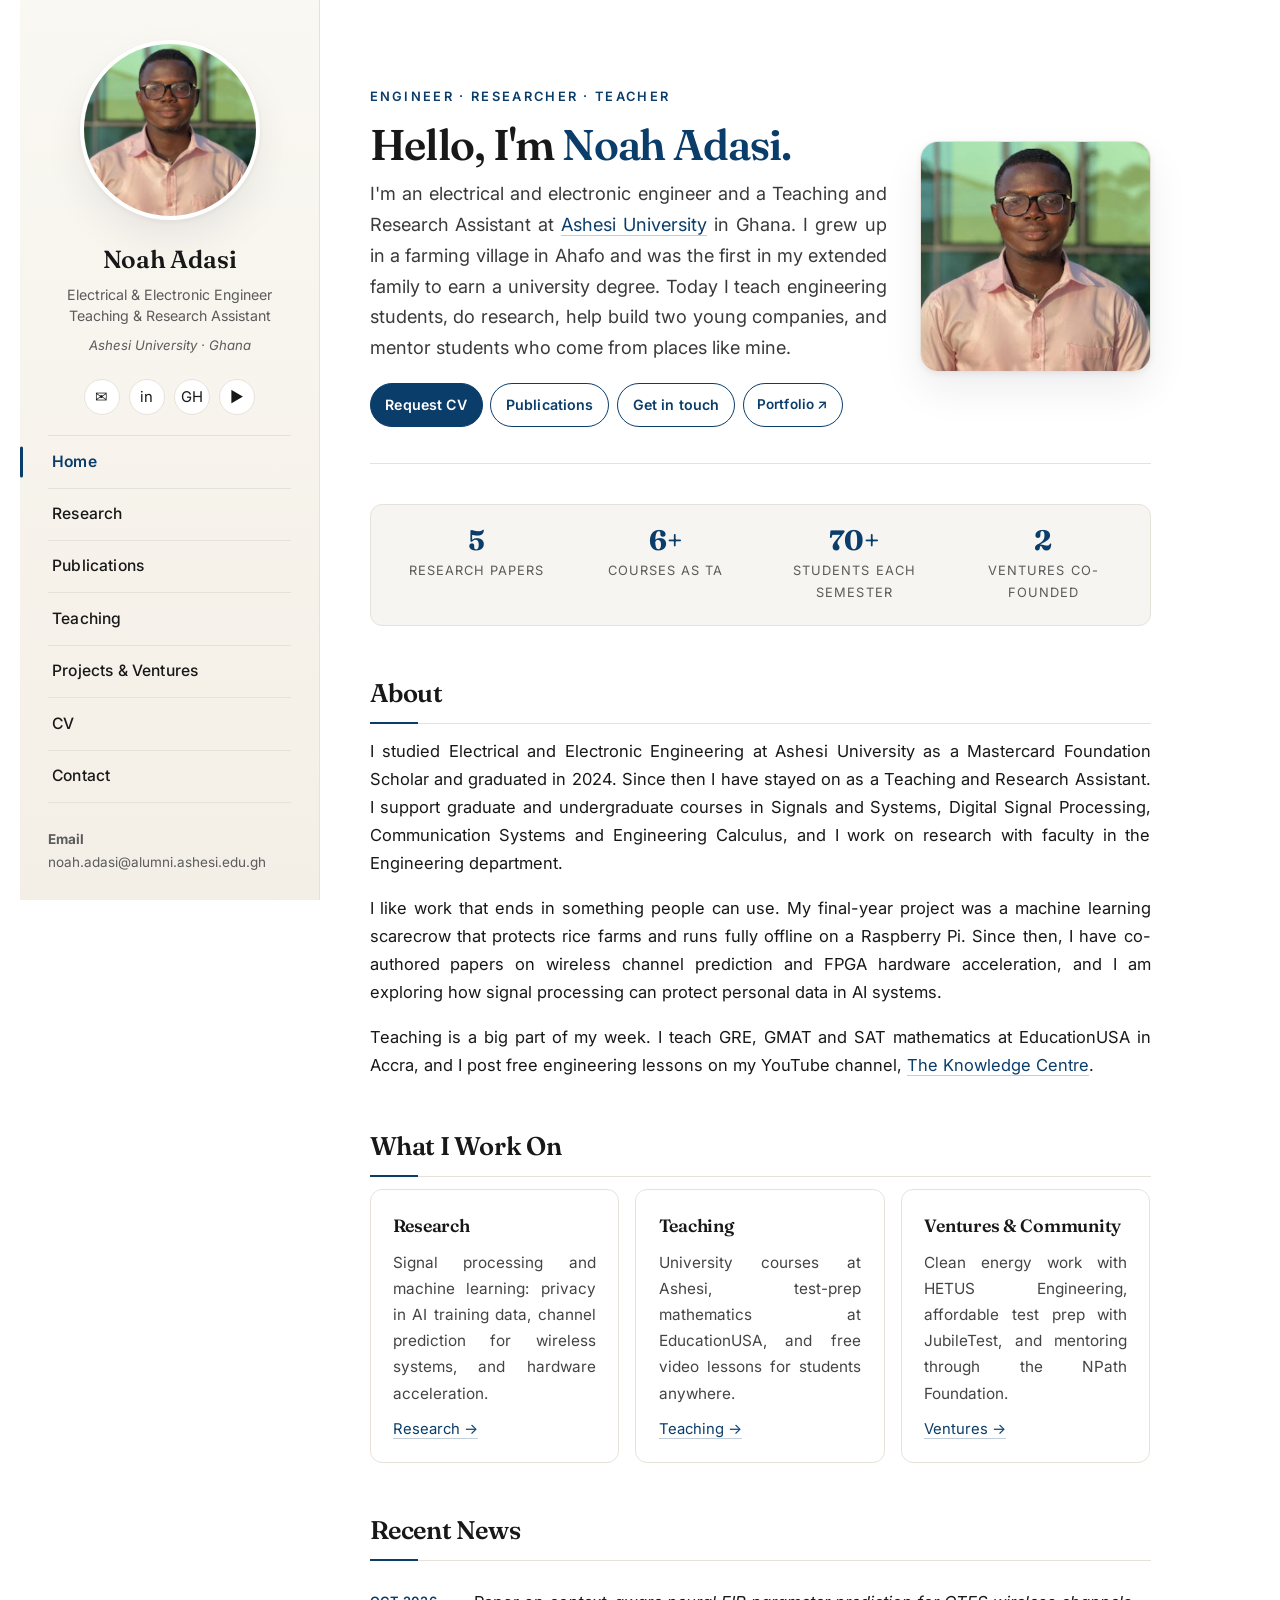
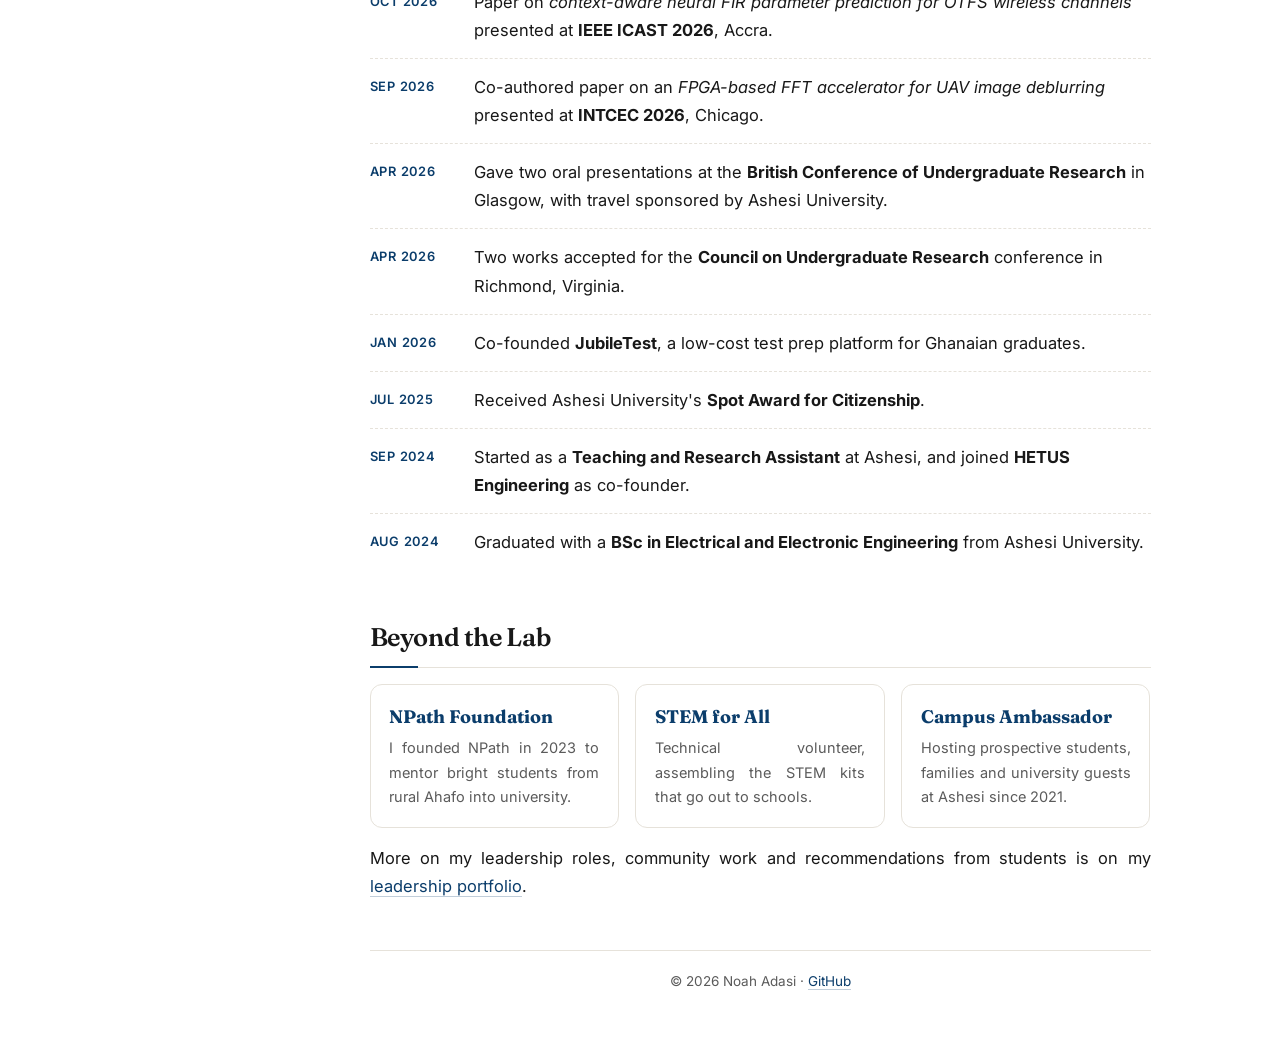
==== commit fe0242ed: "Remove public CV PDF; visitors request the CV by email Co-Authored-By: Claude Opus 5.5 <noreply@anth" ====
--- a/index.html
+++ b/index.html
@@ -3,13 +3,24 @@
 <head>
 <meta charset="UTF-8">
 <meta name="viewport" content="width=device-width, initial-scale=1">
-<title>Noah Adasi</title>
+<title>Noah Adasi | Electrical & Electronic Engineer, Ashesi University</title>
 <meta name="description" content="Noah Adasi is an electrical and electronic engineer, researcher and teacher at Ashesi University in Ghana.">
 <meta name="author" content="Noah Adasi">
-<meta property="og:title" content="Noah Adasi">
+<meta property="og:title" content="Noah Adasi | Electrical & Electronic Engineer, Ashesi University">
 <meta property="og:description" content="Noah Adasi is an electrical and electronic engineer, researcher and teacher at Ashesi University in Ghana.">
 <meta property="og:type" content="website">
-<meta property="og:image" content="assets/profile.jpg">
+<meta property="og:image" content="https://adasinoah.com/assets/profile.jpg">
+<meta property="og:url" content="https://adasinoah.com/">
+<link rel="canonical" href="https://adasinoah.com/">
+<script type="application/ld+json">
+{"@context":"https://schema.org","@type":"Person","name":"Noah Adasi","url":"https://adasinoah.com/",
+ "image":"https://adasinoah.com/assets/profile.jpg","jobTitle":"Teaching and Research Assistant",
+ "worksFor":{"@type":"CollegeOrUniversity","name":"Ashesi University"},
+ "alumniOf":{"@type":"CollegeOrUniversity","name":"Ashesi University"},
+ "description":"Electrical and electronic engineer, researcher and teacher at Ashesi University in Ghana.",
+ "sameAs":["https://www.linkedin.com/in/noah-adasi","https://github.com/ADASINOAH","https://www.youtube.com/@knowledge_centre","https://noahadasiatashesi.wixsite.com/noahadasi"]}
+</script>
+
 <link rel="preconnect" href="https://fonts.googleapis.com">
 <link rel="preconnect" href="https://fonts.gstatic.com" crossorigin>
 <link href="https://fonts.googleapis.com/css2?family=Fraunces:opsz,wght@9..144,400;9..144,600;9..144,700&family=Inter:wght@400;500;600;700&display=swap" rel="stylesheet">
@@ -61,7 +72,7 @@
         who come from places like mine.
       </p>
       <div class="cta-row">
-        <a class="btn" href="assets/Noah_Adasi_CV.pdf" target="_blank">⬇ Download CV</a>
+        <a class="btn" href="mailto:noah.adasi@alumni.ashesi.edu.gh?subject=CV%20request">Request CV</a>
         <a class="btn ghost" href="publications.html">Publications</a>
         <a class="btn ghost" href="contact.html">Get in touch</a>
         <a class="btn ghost small" href="https://noahadasiatashesi.wixsite.com/noahadasi" target="_blank" rel="noopener">Portfolio ↗</a>
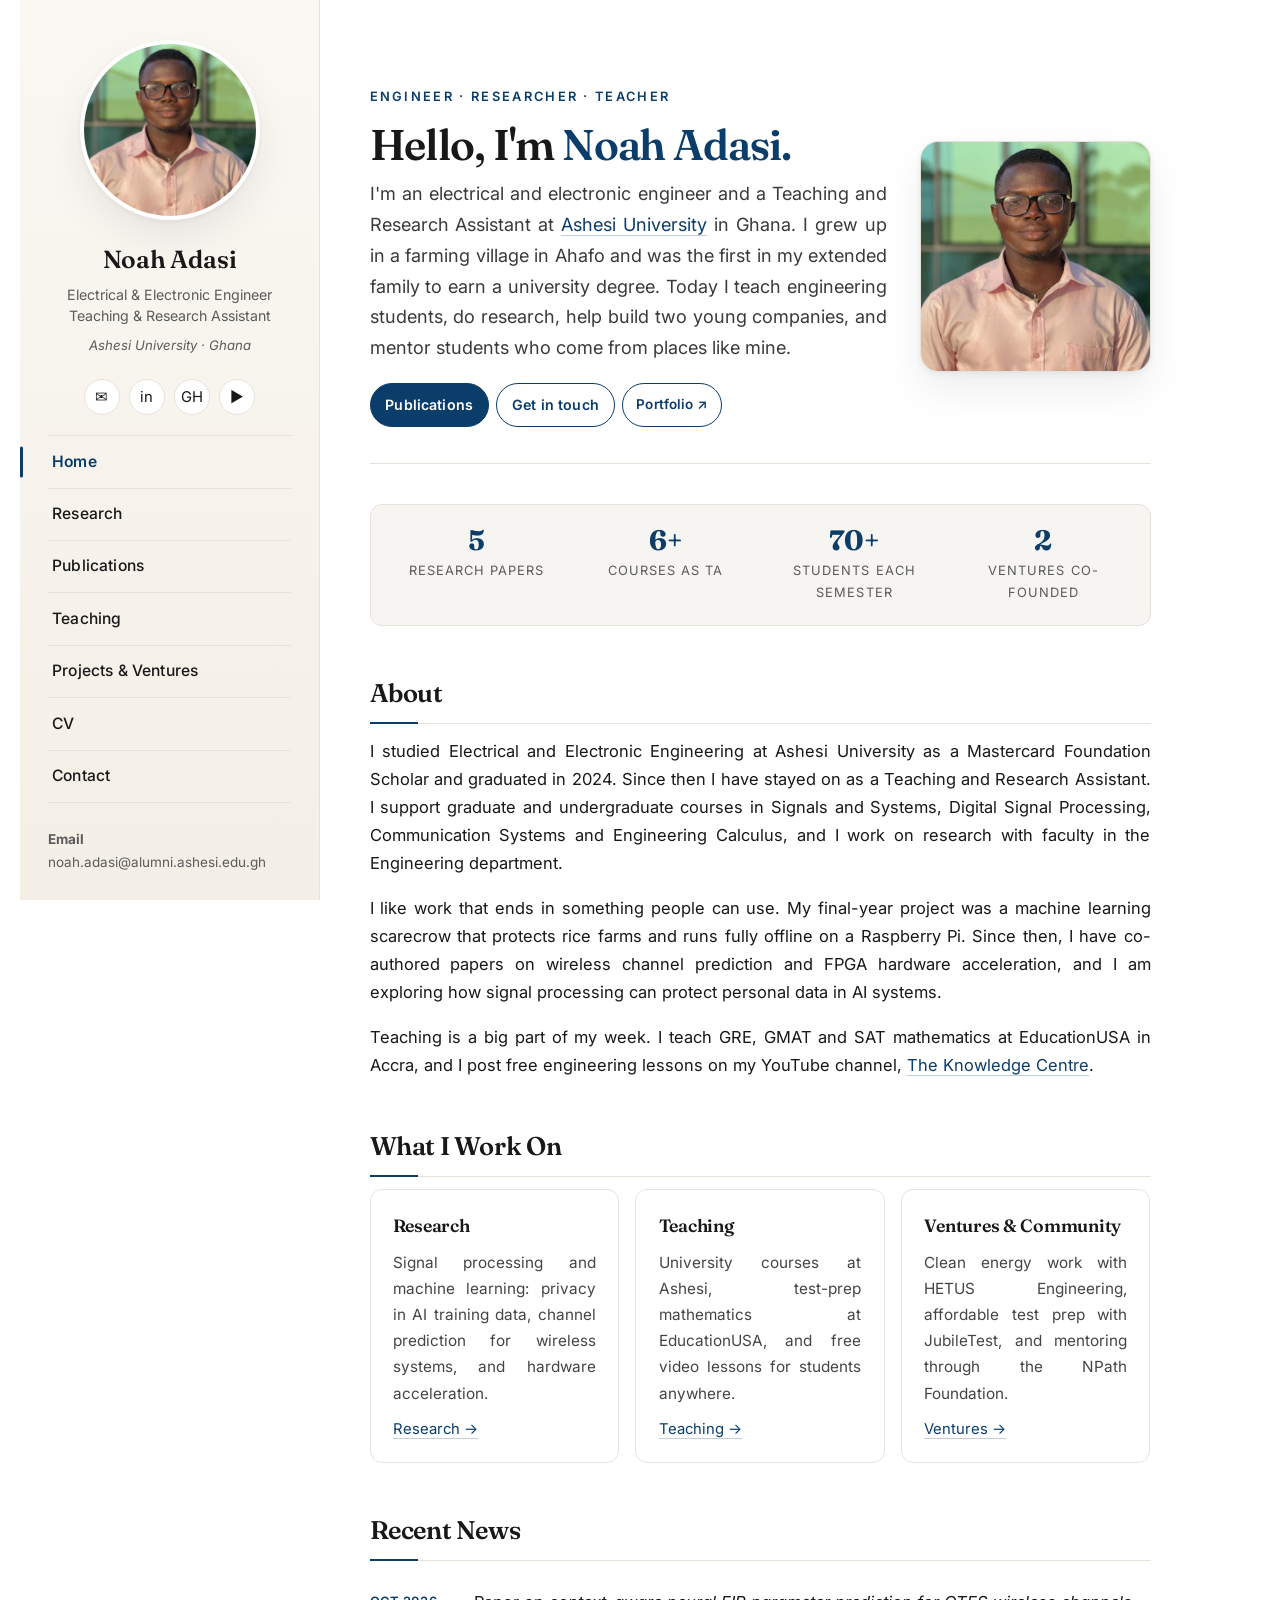
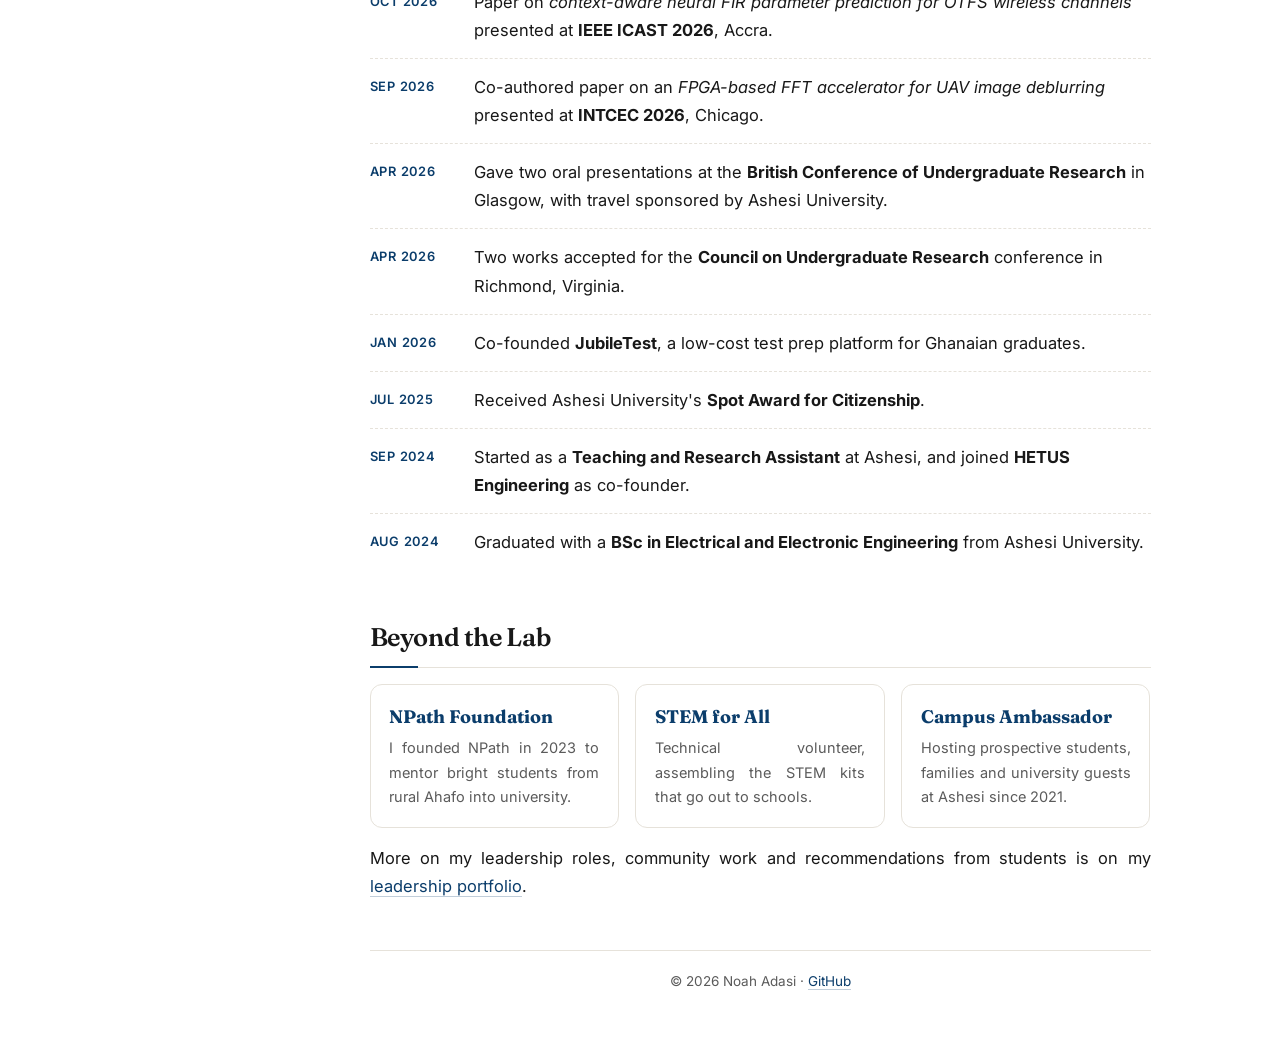
==== commit 957d8e9d: "Move CV request from home page to bottom of CV page Co-Authored-By: Claude Opus 5.5 <noreply@anthrop" ====
--- a/index.html
+++ b/index.html
@@ -72,8 +72,7 @@
         who come from places like mine.
       </p>
       <div class="cta-row">
-        <a class="btn" href="mailto:noah.adasi@alumni.ashesi.edu.gh?subject=CV%20request">Request CV</a>
-        <a class="btn ghost" href="publications.html">Publications</a>
+        <a class="btn" href="publications.html">Publications</a>
         <a class="btn ghost" href="contact.html">Get in touch</a>
         <a class="btn ghost small" href="https://noahadasiatashesi.wixsite.com/noahadasi" target="_blank" rel="noopener">Portfolio ↗</a>
       </div>
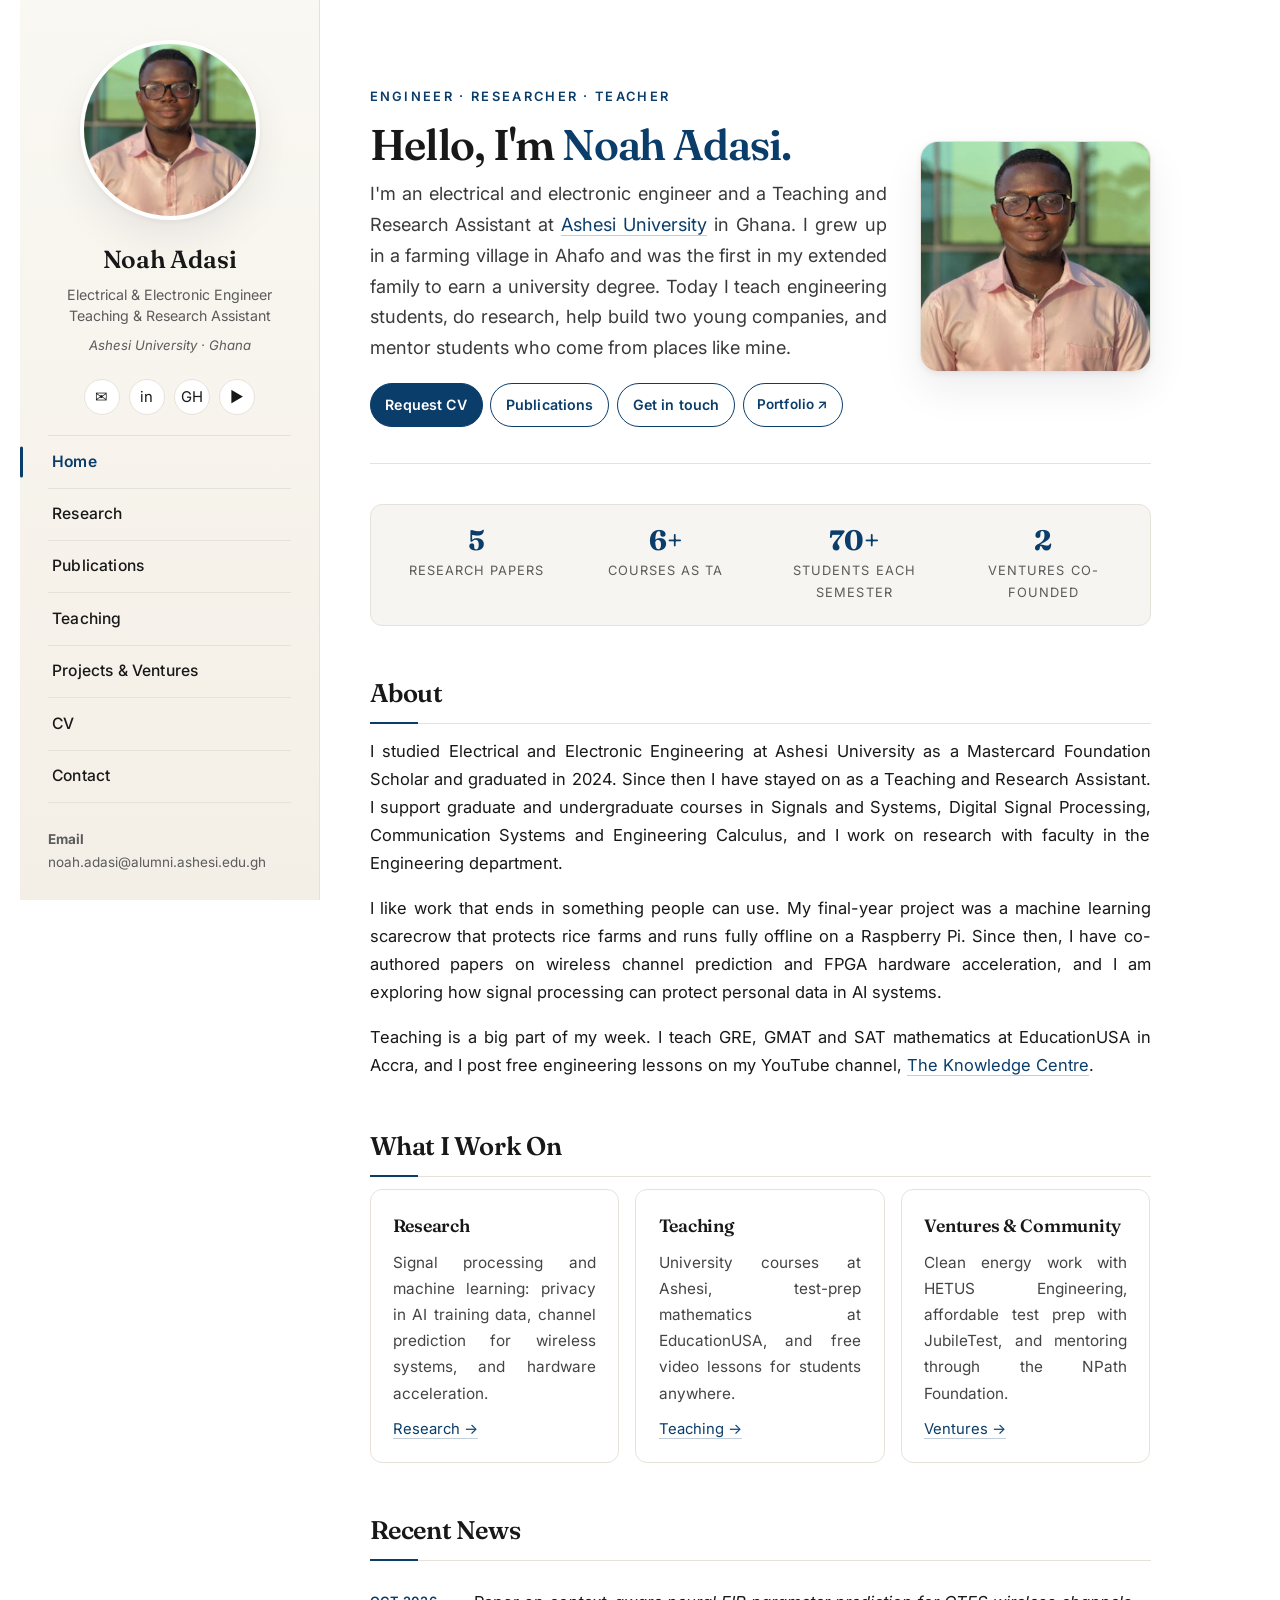
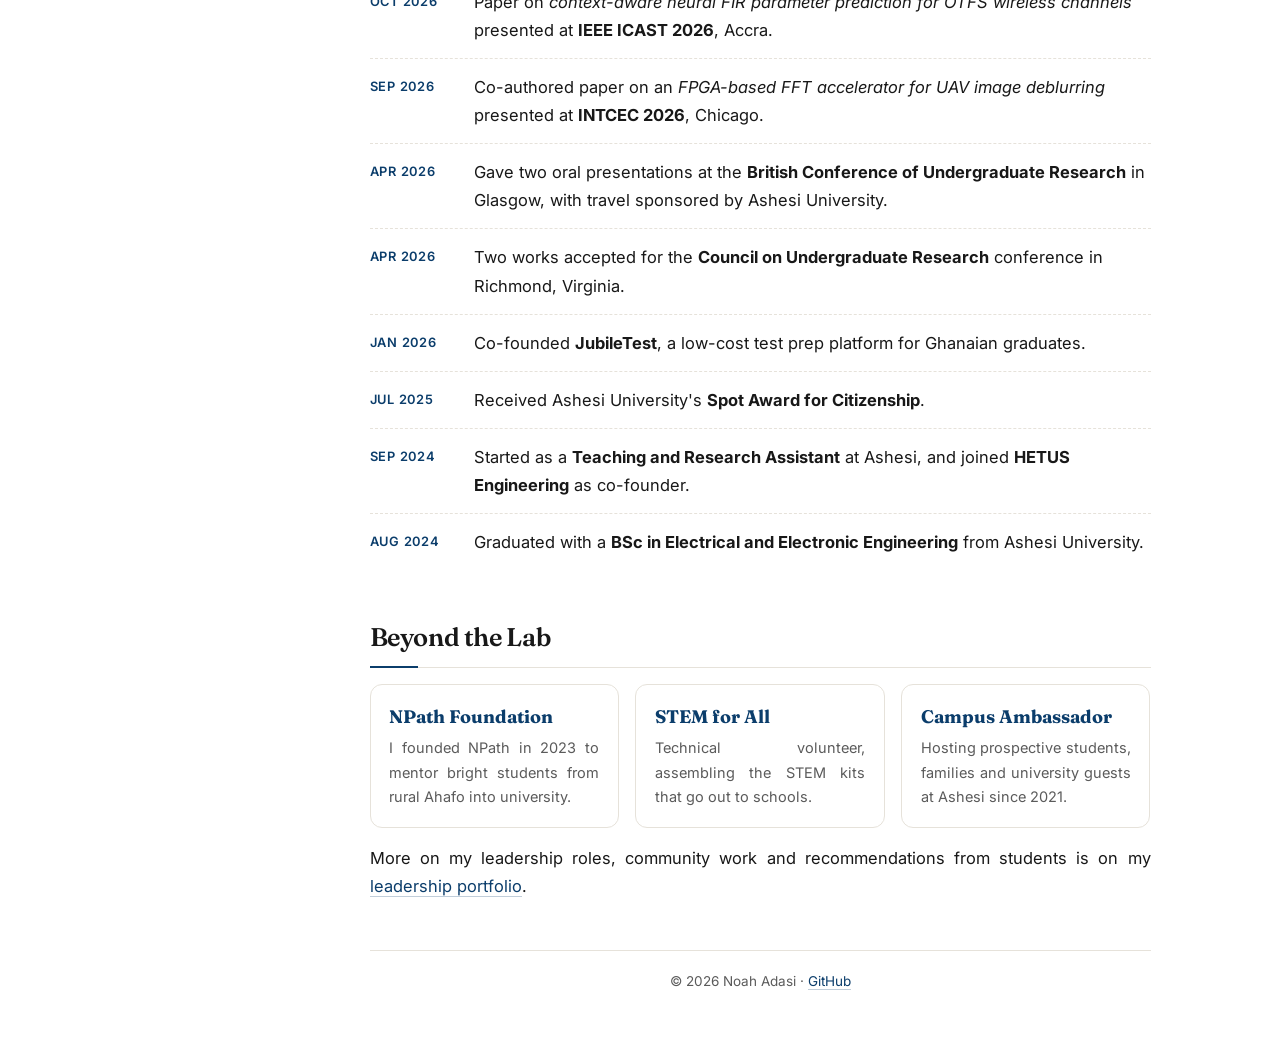
==== commit e845db7c: "Restore Request CV button on home page and CV link at top of CV page This reverts commit 957d8e9.  C" ====
--- a/index.html
+++ b/index.html
@@ -72,7 +72,8 @@
         who come from places like mine.
       </p>
       <div class="cta-row">
-        <a class="btn" href="publications.html">Publications</a>
+        <a class="btn" href="mailto:noah.adasi@alumni.ashesi.edu.gh?subject=CV%20request">Request CV</a>
+        <a class="btn ghost" href="publications.html">Publications</a>
         <a class="btn ghost" href="contact.html">Get in touch</a>
         <a class="btn ghost small" href="https://noahadasiatashesi.wixsite.com/noahadasi" target="_blank" rel="noopener">Portfolio ↗</a>
       </div>
